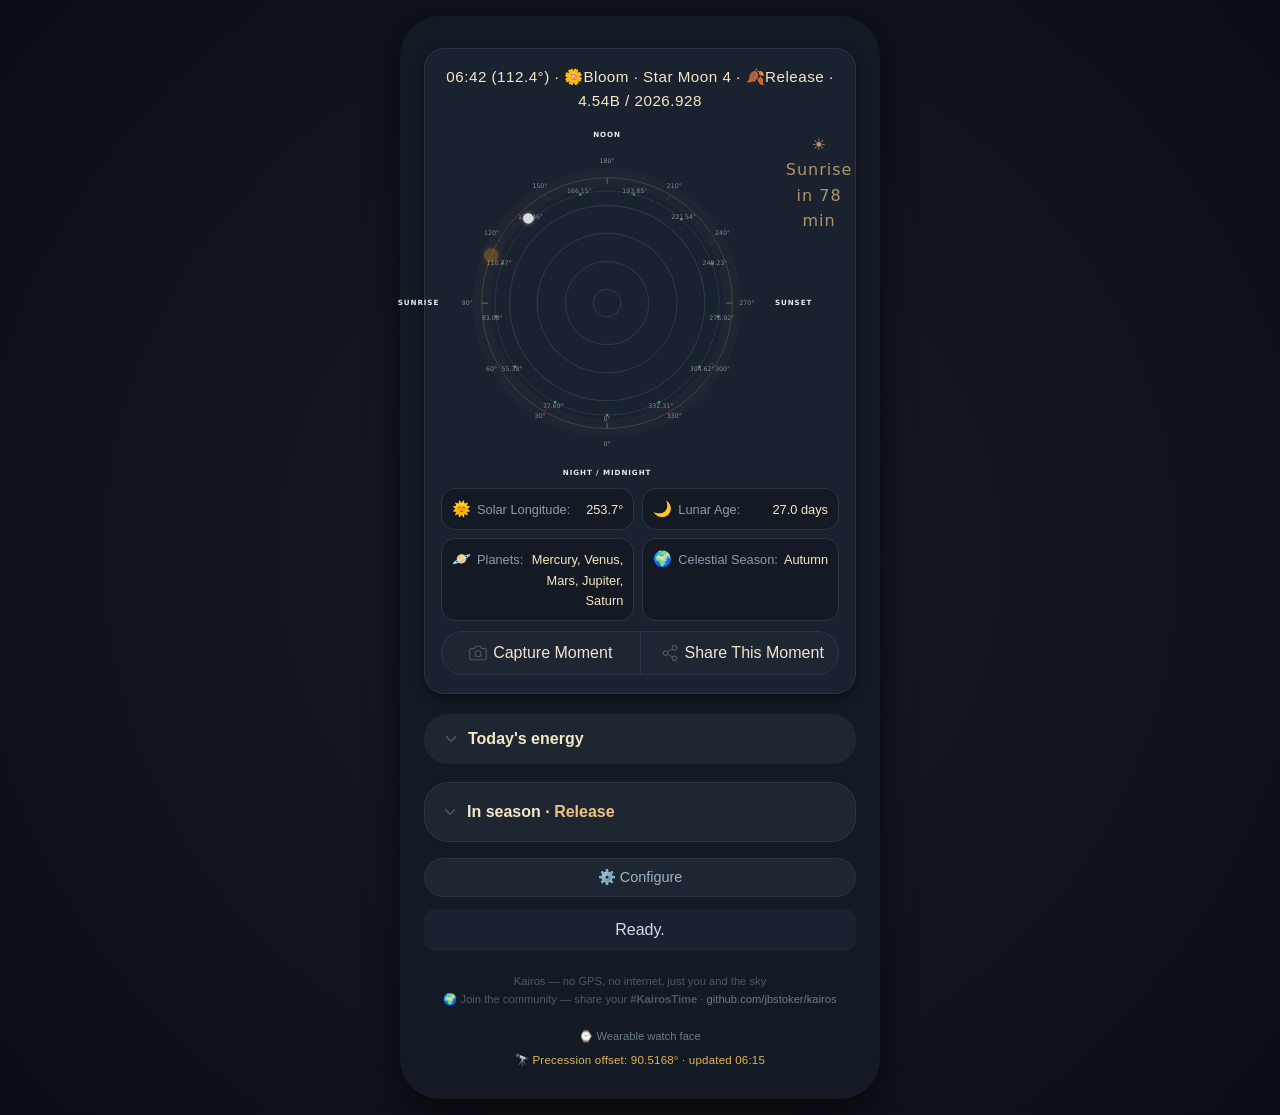
==== web/index.html @ a9068692 "=update" ====
<!DOCTYPE html>
<html lang="en">
<head>
    <meta charset="UTF-8">
    <meta name="viewport" content="width=device-width, initial-scale=1.0, maximum-scale=1.0, user-scalable=yes">
    <title data-i18n="title">Kairos — Natural Time</title>
    <link rel="manifest" href="site.webmanifest">
    <link rel="icon" type="image/svg+xml" href="logo.svg">
    <link rel="icon" type="image/png" sizes="32x32" href="favicon-32x32.png">
    <link rel="icon" type="image/png" sizes="16x16" href="favicon-16x16.png">
    <link rel="apple-touch-icon" sizes="180x180" href="apple-touch-icon.png">
    <link rel="stylesheet" href="style.css">
    <link rel="stylesheet" href="static/css/mobile.css">
</head>
<body>
<div class="container" id="app">
    <!-- Tab: the top view — what the sky is saying now -->
    <div class="tab-panel" id="tabNow">

    <!-- Kairos Time (KST) — the unified display panel. Consolidates the old
         plain .display card, the KST one-line, the Gregorian anchor, the
         tradition line, the seasonal wheel and the metric rows into a single
         dashboard. Concentric fragment: web/templates/concentric_view.html -->
    <div id="kstDisplay" class="card kst-unified-spatial-panel" style="background: #000; padding: 25px; display: flex; flex-direction: column; align-items: center; border-radius: 12px; border: 1px solid #1a1a1a;">
        <!-- FINAL UNIFIED HEADER — the primary line carries the active time
             system (Kairos or the selected tradition; the tradition itself is
             set in Configure). -->
        <div class="kst-primary-line" id="kstDisplayLine">--:-- (--.-°) · -- · -- · -- · --</div>
        <span class="time-system-badge" id="timeSystemBadge" data-i18n="config.time_system_natural_badge" hidden>🌿 Natural</span>
        <span class="time-system-badge" id="civilYear" hidden>EE --</span>
        <!-- Kairos Kepler info panel (kairos_kepler time system): the full
             Earth Era date, the short civil date and the variable pulse
             length. -->
        <div id="full-kairos-date" style="font-size: 0.85rem; color: #8e9ab0;" hidden></div>
        <div id="civil-kairos-date" style="font-size: 0.85rem; color: #8e9ab0;" hidden></div>
        <div id="pulse-length" style="font-size: 0.8rem; color: #5a6a7c; opacity: 0.7;" hidden></div>
        <div id="visual-time" style="font-size: 0.8rem; color: #5a6a7c; opacity: 0.7;" hidden></div>
        <!-- Kairos Kepler pulse panel — the "heart" of the system: the live
             variable pulse length, the apparent day length and the equation
             of time. Visible only while the kairos_kepler time system is
             active. -->
        <div id="pulse-panel" style="margin-top: 12px; padding: 12px; background: #1a2230; border-radius: 16px; border: 1px solid #2a3442;" hidden>
            <div style="display: flex; justify-content: space-between; align-items: center; margin-bottom: 8px;">
                <span style="color: #8e9ab0; font-size: 0.85rem;">⚡ Pulse Length</span>
                <span id="pulse-value" style="color: #f5e6c4; font-family: monospace; font-size: 1rem;">--</span>
            </div>
            <div style="display: flex; justify-content: space-between; align-items: center; margin-bottom: 8px;">
                <span style="color: #8e9ab0; font-size: 0.85rem;">📅 Day Length</span>
                <span id="day-value" style="color: #f5e6c4; font-family: monospace; font-size: 1rem;">--</span>
            </div>
            <div style="display: flex; justify-content: space-between; align-items: center;">
                <span style="color: #8e9ab0; font-size: 0.85rem;">🌓 Equation of Time</span>
                <span id="eot-value" style="color: #f5e6c4; font-family: monospace; font-size: 1rem;">--</span>
            </div>
        </div>

        <!-- Master Unified Astronomical Viewport -->
        <div class="spatial-matrix-wrapper">
            <svg id="kairos-observation-matrix" viewBox="0 0 800 800" style="width: 90%; max-width: 550px; height: auto; overflow: visible;">
                <style>
                    .degree-tick { stroke: #444; stroke-width: 1.5; }
                    .degree-tick-major { stroke: #666; stroke-width: 2.5; }
                    .degree-label { fill: #888; font-family: system-ui, sans-serif; font-size: 14px; font-weight: 500; text-anchor: middle; }
                    .orbit-track { fill: none; stroke: #222222; stroke-width: 1.5; stroke-dasharray: 6,4; }
                    .quadrant-label { fill: #ffffff; font-family: system-ui, sans-serif; font-size: 16px; font-weight: 700; letter-spacing: 2px; opacity: 0.9; }
                    .rosetta-text { fill: #ffffff; font-family: monospace; font-size: 28px; font-weight: bold; }
                </style>

                <defs>
                    <!-- Dotted pattern for the light beam -->
                    <pattern id="dotPattern" x="0" y="0" width="10" height="10" patternUnits="userSpaceOnUse">
                        <circle cx="5" cy="5" r="1.5" fill="rgba(255, 255, 255, 0.25)" />
                    </pattern>

                    <!-- Soft glow gradients for each beam layer -->
                    <radialGradient id="daylightGlow" cx="50%" cy="50%" r="50%">
                        <stop offset="0%" stop-color="rgba(255, 220, 150, 0.5)" />
                        <stop offset="60%" stop-color="rgba(255, 200, 100, 0.2)" />
                        <stop offset="100%" stop-color="rgba(255, 200, 100, 0)" />
                    </radialGradient>

                    <radialGradient id="twilightGlow" cx="50%" cy="50%" r="50%">
                        <stop offset="0%" stop-color="rgba(255, 180, 100, 0.25)" />
                        <stop offset="70%" stop-color="rgba(255, 150, 80, 0.1)" />
                        <stop offset="100%" stop-color="rgba(255, 150, 80, 0)" />
                    </radialGradient>

                    <radialGradient id="nauticalGlow" cx="50%" cy="50%" r="50%">
                        <stop offset="0%" stop-color="rgba(120, 180, 220, 0.15)" />
                        <stop offset="80%" stop-color="rgba(100, 150, 200, 0.05)" />
                        <stop offset="100%" stop-color="rgba(100, 150, 200, 0)" />
                    </radialGradient>

                    <!-- Eclipse glow (deep red) -->
                    <radialGradient id="eclipseGlow" cx="50%" cy="50%" r="50%">
                        <stop offset="0%" stop-color="rgba(180, 60, 30, 0.5)" />
                        <stop offset="60%" stop-color="rgba(140, 40, 20, 0.25)" />
                        <stop offset="100%" stop-color="rgba(100, 30, 15, 0)" />
                    </radialGradient>

                    <!-- Sun light flood effect (lightbulb): glow disc, Sun→Earth
                         flood and the Earth's lit half — soft gradients, not a
                         laser beam. -->
                    <radialGradient id="sunGlowGrad" cx="50%" cy="50%" r="50%">
                        <stop offset="0%" stop-color="rgba(255, 220, 150, 0.6)" />
                        <stop offset="40%" stop-color="rgba(255, 200, 100, 0.3)" />
                        <stop offset="100%" stop-color="rgba(255, 200, 100, 0)" />
                    </radialGradient>

                    <linearGradient id="lightFloodGrad" gradientUnits="userSpaceOnUse"
                                    x1="400" y1="120" x2="400" y2="400">
                        <stop offset="0%" stop-color="rgba(255, 220, 150, 0.15)" />
                        <stop offset="50%" stop-color="rgba(255, 200, 100, 0.08)" />
                        <stop offset="100%" stop-color="rgba(255, 200, 100, 0)" />
                    </linearGradient>

                    <radialGradient id="earthGlowGrad" cx="50%" cy="50%" r="50%">
                        <stop offset="0%" stop-color="rgba(255, 220, 150, 0.3)" />
                        <stop offset="60%" stop-color="rgba(255, 200, 100, 0.15)" />
                        <stop offset="100%" stop-color="rgba(255, 200, 100, 0)" />
                    </radialGradient>

                    <!-- Earth's lit half: half-disc clip that rotates toward the
                         Sun bead (driven by canvas_renderer.js). -->
                    <clipPath id="dayClip">
                        <path id="day-clip-path" d="M400,400 L400,460 A60,60 0 0,1 400,340 Z" />
                    </clipPath>
                </defs>

                <!-- Sky-dome grid: compass lines (subtle). The altitude rings
                     are drawn separately, after the degree wheel, so they stay
                     clearly visible. -->
                <g id="sky-dome" opacity="0.3">
                    <line x1="400" y1="120" x2="400" y2="680" stroke="#2a2a2a" stroke-width="1" />
                    <line x1="120" y1="400" x2="680" y2="400" stroke="#2a2a2a" stroke-width="1" />
                    <line x1="230" y1="230" x2="570" y2="570" stroke="#333" stroke-width="0.5" />
                    <line x1="570" y1="230" x2="230" y2="570" stroke="#333" stroke-width="0.5" />
                </g>

                <!-- Circular degree wheel — 0–360° every 30°, corrected axis:
                     facing south, so 0° BOTTOM, 90° LEFT, 180° TOP,
                     270° RIGHT (matches the sun/moon bead positions). -->
                <circle cx="400" cy="400" r="280" fill="none" stroke="#444" stroke-width="2" />

                <!-- Twilight glow — soft ring at the horizon driven by
                     canvas_renderer.updatePlanetaryCanvas from the sun's
                     altitude (civil -6..0°, nautical -12..-6°). -->
                <circle id="twilight-glow" cx="400" cy="400" r="280" fill="none"
                        stroke="rgba(255, 200, 100, 0)" stroke-width="40" opacity="0"
                        style="transition: all 1s ease;" />

                <!-- Altitude rings (sky dome): 20/40/60/80° on the bead scale
                     (alt 0° = the degree wheel edge r280, 90° = the zenith at
                     the centre), drawn after the degree wheel so they are
                     clearly visible — a bead at these altitudes lands exactly
                     on its ring (r 218/156/93/31). -->
                <g id="altitude-rings" opacity="0.5">
                    <circle cx="400" cy="400" r="218" fill="none" stroke="#7a8ea5" stroke-width="1" />  <!-- 20° -->
                    <circle cx="400" cy="400" r="156" fill="none" stroke="#7a8ea5" stroke-width="1" />  <!-- 40° -->
                    <circle cx="400" cy="400" r="93" fill="none" stroke="#7a8ea5" stroke-width="1" />   <!-- 60° -->
                    <circle cx="400" cy="400" r="31" fill="none" stroke="#7a8ea5" stroke-width="1" />   <!-- 80° -->
                </g>
                <!-- Decorative 13-point natural ring (360/13 = 27.692307°),
                     rendered into this placeholder by web/static/js/degree_wheel.js.
                     Clearly separate from the physical azimuth wheel — it never
                     moves the beads or the header degree. -->
                <g id="natural-13-ring"></g>
                <!-- 0° (bottom) -->
                <line x1="400" y1="680" x2="400" y2="666" class="degree-tick-major" />
                <text x="400" y="720" class="degree-label">0°</text>
                <!-- 30° -->
                <line x1="260" y1="643" x2="267" y2="630" class="degree-tick" />
                <text x="250" y="656" class="degree-label">30°</text>
                <!-- 60° -->
                <line x1="158" y1="540" x2="170" y2="533" class="degree-tick" />
                <text x="142" y="552" class="degree-label">60°</text>
                <!-- 90° (left) -->
                <line x1="120" y1="400" x2="134" y2="400" class="degree-tick-major" />
                <text x="88" y="405" class="degree-label">90°</text>
                <!-- 120° -->
                <line x1="158" y1="260" x2="170" y2="267" class="degree-tick" />
                <text x="142" y="248" class="degree-label">120°</text>
                <!-- 150° -->
                <line x1="260" y1="158" x2="267" y2="170" class="degree-tick" />
                <text x="250" y="142" class="degree-label">150°</text>
                <!-- 180° (top) -->
                <line x1="400" y1="120" x2="400" y2="134" class="degree-tick-major" />
                <text x="400" y="86" class="degree-label">180°</text>
                <!-- 210° -->
                <line x1="540" y1="158" x2="533" y2="170" class="degree-tick" />
                <text x="550" y="142" class="degree-label">210°</text>
                <!-- 240° -->
                <line x1="643" y1="260" x2="630" y2="267" class="degree-tick" />
                <text x="658" y="248" class="degree-label">240°</text>
                <!-- 270° (right) -->
                <line x1="680" y1="400" x2="666" y2="400" class="degree-tick-major" />
                <text x="712" y="405" class="degree-label">270°</text>
                <!-- 300° -->
                <line x1="643" y1="540" x2="630" y2="533" class="degree-tick" />
                <text x="658" y="552" class="degree-label">300°</text>
                <!-- 330° -->
                <line x1="540" y1="643" x2="533" y2="630" class="degree-tick" />
                <text x="550" y="656" class="degree-label">330°</text>

                <!-- FIXED GEOMETRIC LABELS (Embedded in SVG to prevent breaking).
                     True celestial axis: the sun rises in the EAST (left) and
                     sets in the WEST (right), facing south. -->
                <text x="400" y="30" text-anchor="middle" class="quadrant-label">NOON</text>
                <text x="25" y="405" text-anchor="end" class="quadrant-label">SUNRISE</text>
                <text x="400" y="785" text-anchor="middle" class="quadrant-label">NIGHT / MIDNIGHT</text>
                <text x="775" y="405" text-anchor="start" class="quadrant-label">SUNSET</text>

                <!-- True Breathing Elliptical Tracks -->
                <!-- Stretched out and rotated to match true Earth/Moon orbital paths -->
                <ellipse id="sun-orbit-line" cx="400" cy="400" rx="165" ry="162" class="orbit-track" transform="rotate(102, 400, 400)" />
                <ellipse id="moon-orbit-line" cx="400" cy="400" rx="285" ry="270" class="orbit-track" />

                <!-- Virtual Earth globe + Sun light flood effect (optional,
                     off by default — toggled in ⚙️ Configure via
                     #light-beam-toggle). The Sun is a glowing disc that floods
                     the space around it (lightbulb, not a laser): a soft glow
                     around the Sun bead, a soft gradient wedge from the Sun to
                     the Earth and the Earth's lit half; opacity maps
                     day/twilight/night and during an eclipse it turns red.
                     Driven by web/static/js/canvas_renderer.js. Decorative: it
                     never moves the beads or the azimuth wheel. -->
                <g id="virtual-earth" display="none">
                    <!-- Earth background -->
                    <circle cx="400" cy="400" r="65" fill="#0b1a2a" stroke="#2a3442" stroke-width="1.5" />

                    <!-- User position (you) -->
                    <circle cx="400" cy="335" r="4" fill="#f0c27f" stroke="#fff" stroke-width="1.5" />
                    <text x="400" y="320" text-anchor="middle" fill="#f0c27f" font-size="10" font-weight="bold">YOU</text>

                    <!-- Gregorian reference inside globe -->
                    <text x="400" y="405" id="gregorian-center-clock" text-anchor="middle" fill="#5a6a7c" font-family="monospace" font-size="12px" font-weight="300">--:--</text>
                </g>

                <!-- Sun light flood (lightbulb effect): glow disc + flood wedge
                     + Earth's lit half (off by default). -->
                <g id="sun-light" display="none">
                    <!-- Soft glow disc around the Sun bead -->
                    <circle id="sun-glow" cx="400" cy="120" r="40" fill="url(#sunGlowGrad)" opacity="0" />

                    <!-- Soft flood wedge between the Sun and the Earth -->
                    <path id="light-flood" d="" fill="url(#lightFloodGrad)" opacity="0" />

                    <!-- Earth's lit half (soft gradient, clipped to the globe) -->
                    <circle id="earth-lit" cx="400" cy="400" r="60" fill="url(#earthGlowGrad)" opacity="0" clip-path="url(#dayClip)" />
                </g>

                <!-- Shifting Observation Nodes (Always locked to the edge of the ellipses) -->
                <circle id="sun-bead" cx="400" cy="235" r="16" fill="#f39c12" style="filter: drop-shadow(0px 0px 8px rgba(243,156,18,0.6));" />
                <circle id="moon-bead" cx="400" cy="115" r="11" fill="#ecf0f1" style="filter: drop-shadow(0px 0px 6px rgba(236,240,241,0.5));" />
            </svg>

            <!-- Eclipse status line (lit by canvas_renderer.updatePlanetaryCanvas) -->
            <div id="eclipse-status" style="text-align: center; font-size: 1.2rem; font-weight: bold; margin-top: 10px; min-height: 30px; color: transparent; transition: all 0.3s ease;"></div>

            <!-- Sunrise countdown (shown by canvas_renderer while the sun is below
                 the horizon; approximated at ~0.25° of altitude per minute) -->
            <div id="sunrise-countdown" style="text-align: center; font-size: 1rem; color: #f0c27f; margin-top: 8px; display: none;">
                ☀️ Sunrise in -- min
            </div>
        </div>

        <!-- Consolidated Environmental & Planet Metrics Metadata Footer -->
        <div class="celestial-metadata-grid">
            <div class="meta-item">
                <span class="meta-icon">🌞</span>
                <span class="meta-label">Solar Longitude:</span>
                <span id="solar-longitude-val">--°</span>
            </div>
            <div class="meta-item">
                <span class="meta-icon">🌙</span>
                <span class="meta-label">Lunar Age:</span>
                <span id="lunar-age-val">-- days</span>
            </div>
            <div class="meta-item">
                <span class="meta-icon">🪐</span>
                <span class="meta-label">Planets:</span>
                <span id="active-planets-val">--</span>
            </div>
            <div class="meta-item">
                <span class="meta-icon">🌍</span>
                <span class="meta-label">Celestial Season:</span>
                <span id="celestial-season-val">--</span>
            </div>
        </div>

        <div class="kst-actions">
            <button class="action-btn" id="captureBtn" data-i18n-title="action.capture.title" title="Take a photo and stamp it with this Kairos moment">
                <svg class="icon-line" aria-hidden="true"><use href="static/icons.svg#icon-camera"/></svg><span data-i18n="action.capture">Capture Moment</span>
            </button>
            <button class="action-btn" id="shareBtn" data-i18n-title="action.share.title" title="Export this moment as text or image">
                <svg class="icon-line" aria-hidden="true"><use href="static/icons.svg#icon-share"/></svg><span data-i18n="action.share">Share This Moment</span>
            </button>
        </div>
    </div>

    <!-- Today's energy -->
    <div class="energy-card" id="energyCard"></div>

    <!-- In season now — collapsible, styled like the energy card; filters and
         editing live in the ⚙️ Configure tab -->
    <div class="seasonal">
        <div class="seasonal-head">
            <button type="button" class="seasonal-toggle" id="seasonalToggle" aria-expanded="false" aria-controls="seasonalContainer" title="Show/hide what's in season">
                <svg class="icon-line icon-line-no-margin seasonal-toggle-icon" aria-hidden="true"><use href="static/icons.svg#icon-chevron-down"/></svg>
                <span class="seasonal-toggle-label"><span data-i18n="seasonal.in_season">In season</span> · <b id="seasonalSeasonLabel">--</b></span>
            </button>
        </div>
        <div class="seasonal-container" id="seasonalContainer">
            <span class="seasonal-note" data-i18n="seasonal.looking_up">Looking up the sky…</span>
        </div>
    </div>
    </div><!-- /tabNow -->

    <!-- Tab: configuration -->
    <div class="tab-panel" id="tabConfig" hidden>
        <div class="config-section">
            <h3 data-i18n="config.tradition">🕰️ Your tradition</h3>
            <p class="config-hint" data-i18n="config.tradition_hint">Read the same observed sky through a different calendar lens.</p>

            <!-- ============================================================
                 LENS SELECTORS (Calendar + Energy)
                 The old single #traditionSelect is replaced by two
                 independent lenses (web/static/js/lens_manager.js):
                   · Calendar Lens — which calendar date the primary line shows
                   · Energy Lens   — which tradition reinterprets today's energy
                 ============================================================ -->
            <div id="lens-selectors" style="display: flex; flex-wrap: wrap; justify-content: center; gap: 12px; margin: 12px 0;">
                <div>
                    <label for="calendar-lens" data-i18n="config.calendar_lens" style="color: #8e9ab0; font-size: 0.8rem; display: block; text-align: center;">
                        📅 Calendar Lens
                    </label>
                    <select id="calendar-lens" style="background: #1e2632; color: #f5e6c4; border: 1px solid #2a3442; border-radius: 40px; padding: 6px 16px; font-size: 0.9rem; cursor: pointer;">
                        <option value="kairos">🌌 Kairos</option>
                        <option value="tartarian">🌿 Tartarian</option>
                        <option value="celtic">🕊️ Celtic</option>
                        <option value="chinese">🐉 Chinese</option>
                        <option value="vedic">🕉️ Vedic</option>
                        <option value="mystical">🔮 Mystical</option>
                    </select>
                </div>
                <div>
                    <label for="energy-lens" data-i18n="config.energy_lens" style="color: #8e9ab0; font-size: 0.8rem; display: block; text-align: center;">
                        🌿 Energy Lens
                    </label>
                    <select id="energy-lens" style="background: #1e2632; color: #f5e6c4; border: 1px solid #2a3442; border-radius: 40px; padding: 6px 16px; font-size: 0.9rem; cursor: pointer;">
                        <option value="none">🌱 None (pure Kairos)</option>
                        <option value="curanderismo">🌿 Curanderismo</option>
                        <option value="taoist">☯️ Taoist</option>
                        <option value="vedic">🕉️ Vedic</option>
                        <option value="pagan">🕊️ Pagan / Wiccan</option>
                        <option value="mesopotamian">🏛️ Mesopotamian</option>
                        <option value="egyptian">🏺 Egyptian</option>
                        <option value="mayan">🌎 Mayan</option>
                    </select>
                </div>
                <div>
                    <label for="month-style" data-i18n="config.month_style" style="color: #8e9ab0; font-size: 0.8rem; display: block; text-align: center;">
                        📅 Month Names
                    </label>
                    <select id="month-style" style="background: #1e2632; color: #f5e6c4; border: 1px solid #2a3442; border-radius: 40px; padding: 6px 16px; font-size: 0.9rem; cursor: pointer;">
                        <option value="kairos" data-i18n="config.month_style_kairos">🌿 Kairos Moons (Root Moon, etc.)</option>
                        <option value="zodiac" data-i18n="config.month_style_zodiac">♐ True Zodiac (Capricornus, etc.)</option>
                    </select>
                </div>
            </div>
        </div>

        <div class="config-section">
            <h3 data-i18n="config.time_system">⏱️ Time System</h3>
            <p class="config-hint" data-i18n="config.time_system_hint">Read the same sky through a 13-based clock (13h / 28m / 13s) or the 26-hour rhythm — 13 light + 13 dark hours (26h / 28m / 7s). Natural noon is solar noon in both.</p>
            <select id="time-system" style="width: 100%; background: #1e2632; color: #f5e6c4; border: 1px solid #2a3442; border-radius: 40px; padding: 8px 16px; font-size: 0.9rem; cursor: pointer;">
                <option value="current" data-i18n="config.time_system_current">🌍 Current Time (24h / 60 / 60)</option>
                <option value="natural" data-i18n="config.time_system_natural">🌿 Natural Time (13h / 28 / 13)</option>
                <option value="kairos_natural" data-i18n="config.time_system_kairos_natural">🌿 Kairos Natural (26h / 28m / 7s)</option>
                <option value="kairos_kepler" data-i18n="config.time_system_kairos_kepler">🌿 Kairos Kepler (26 Strides / 28 Beats / 7 Pulses)</option>
            </select>
        </div>

        <div class="config-section">
            <div style="display: flex; align-items: center; gap: 12px; margin: 8px 0;">
                <input type="checkbox" id="light-beam-toggle" style="width: 20px; height: 20px; accent-color: #f0c27f; cursor: pointer;">
                <label for="light-beam-toggle" style="color: #f5e6c4; font-size: 0.9rem; cursor: pointer;" data-i18n="config.light_beam">🌍 Show Sun Light</label>
            </div>
        </div>

        <div class="config-section">
            <h3>📍 Your location</h3>
            <p class="config-hint">Pin the sky to where you are — the sun &amp; moon dial uses your real altitude &amp; azimuth. Saved on this device; fallback is 52°N 5°E.</p>
            <div class="location-row">
                <input id="locationLat" type="number" step="0.0001" min="-90" max="90"
                       placeholder="Latitude 53.1503" aria-label="Latitude"
                       style="background: #1e2632; color: #d4d9e6; border: 1px solid #2a3442; border-radius: 40px; padding: 8px 14px; font-size: 0.9rem; width: 130px; font-family: inherit;">
                <input id="locationLon" type="number" step="0.0001" min="-180" max="180"
                       placeholder="Longitude 5.8389" aria-label="Longitude"
                       style="background: #1e2632; color: #d4d9e6; border: 1px solid #2a3442; border-radius: 40px; padding: 8px 14px; font-size: 0.9rem; width: 130px; font-family: inherit;">
                <button class="action-btn" id="saveLocationBtn" style="flex: 0 0 auto;">💾 Save location</button>
                <button class="action-btn" id="useGpsBtn" style="flex: 0 0 auto;">📡 Use my GPS</button>
            </div>
        </div>

        <div class="config-section">
            <h3 data-i18n="config.language">🌐 Language</h3>
            <p class="config-hint" data-i18n="config.language_hint">Choose the language of this app.</p>
            <select id="languageSelect"></select>
        </div>

        <div class="config-section">
            <h3 data-i18n="config.seasonal_filters">🌿 Seasonal filters & editing</h3>
            <p class="config-hint" data-i18n="config.seasonal_filters_hint">Choose which items appear in "In season" on the Now tab.</p>
            <div class="seasonal-filters">
                <select id="seasonalTradition" data-i18n-title="config.tradition_filter" title="Tradition filter">
                    <option value="all" data-i18n="config.all_traditions">All traditions</option>
                </select>
                <select id="seasonalRegion" data-i18n-title="config.region_filter" title="Region filter">
                    <option value="auto" data-i18n="config.auto_region">Auto region</option>
                </select>
            </div>
            <div class="seasonal-add">
                <button class="action-btn" id="addProduceBtn" data-i18n="config.add_produce">➕ Add Produce</button>
                <button class="action-btn" id="addFestivalBtn" data-i18n="config.add_festival">➕ Add Festival</button>
            </div>
        </div>

        <div class="config-section">
            <h3 data-i18n="config.calibrate">🌞 Calibrate your local solar time</h3>
            <p class="config-hint" data-i18n="config.calibrate_hint">Press 🌅 Sunrise when the sun touches the horizon and 🌇 Sunset when it disappears — or use a stick: press ⚖️ Shadow = Stick when the shadow matches the stick (morning and afternoon).</p>
            <div class="obs-grid">
                <button class="action-btn" id="sunriseBtn" data-i18n="config.sunrise">🌅 Sunrise</button>
                <button class="action-btn" id="sunsetBtn" data-i18n="config.sunset">🌇 Sunset</button>
            </div>
            <button class="action-btn obs-wide" id="equalShadowBtn" data-i18n="config.equal_shadow">⚖️ Shadow = Stick</button>
            <div id="shadowStatus" data-i18n="config.shadow_status">Press when the sun touches the horizon, or when your shadow equals the stick.</div>

            <div class="enter-times">
                <div class="enter-times-head" data-i18n="config.enter_times">📝 Or enter observed times</div>
                <div class="enter-times-grid">
                    <label class="enter-field">🌅 <span data-i18n="config.sunrise">Sunrise</span>
                        <input type="time" id="enterSunrise">
                    </label>
                    <label class="enter-field">🌇 <span data-i18n="config.sunset">Sunset</span>
                        <input type="time" id="enterSunset">
                    </label>
                    <button class="action-btn" id="enterTimesBtn" data-i18n="config.use_times">💾 Use these times</button>
                </div>
                <div class="enter-times-grid">
                    <label class="enter-field">☀️ <span data-i18n="config.solar_noon">Solar noon (culmination)</span>
                        <input type="time" id="enterNoon">
                    </label>
                    <button class="action-btn" id="enterNoonBtn" data-i18n="config.set_noon">💾 Set solar noon</button>
                </div>
            </div>
        </div>

        <div class="config-section">
            <h3 data-i18n="config.observe_moon">🌙 Observe the moon</h3>
            <p class="config-hint" data-i18n="config.observe_moon_hint">Tap the emoji that matches what you see.</p>
            <div class="moon-grid" id="moonButtons">
                <button data-emoji="🌑">🌑</button>
                <button data-emoji="🌒">🌒</button>
                <button data-emoji="🌓">🌓</button>
                <button data-emoji="🌔">🌔</button>
                <button data-emoji="🌕">🌕</button>
                <button data-emoji="🌖">🌖</button>
                <button data-emoji="🌗">🌗</button>
                <button data-emoji="🌘">🌘</button>
            </div>
        </div>

        <div class="config-section">
            <h3 data-i18n="config.observe_season">🍂 Observe the season</h3>
            <p class="config-hint" data-i18n="config.observe_season_hint">Press the season that feels right.</p>
            <div class="season-grid">
                <button class="action-btn" id="seasonSpring"><svg class="icon-line" aria-hidden="true"><use href="static/icons.svg#icon-sprout"/></svg><span data-i18n="season_button.Spring">Spring</span></button>
                <button class="action-btn" id="seasonSummer"><svg class="icon-line" aria-hidden="true"><use href="static/icons.svg#icon-radiance"/></svg><span data-i18n="season_button.Summer">Summer</span></button>
                <button class="action-btn" id="seasonAutumn"><svg class="icon-line" aria-hidden="true"><use href="static/icons.svg#icon-leaf"/></svg><span data-i18n="season_button.Autumn">Autumn</span></button>
                <button class="action-btn" id="seasonWinter"><svg class="icon-line" aria-hidden="true"><use href="static/icons.svg#icon-snowflake"/></svg><span data-i18n="season_button.Winter">Winter</span></button>
            </div>
        </div>
    </div><!-- /tabConfig -->

    <!-- Bottom tab bar — right below the seasonal card (Now view) / the
         config content (Configure view); only the way-out button shows. -->
    <div class="tabs">
        <button class="tab-btn active" id="tabNowBtn" data-tab="now" data-i18n="tabs.now" hidden>🌅 Now</button>
        <button class="tab-btn" id="tabConfigBtn" data-tab="config" data-i18n="tabs.configure">⚙️ Configure</button>
    </div>

    <div class="status" id="status" data-i18n="app.ready">Ready.</div>
    <div class="footer" data-i18n="footer">Kairos — no GPS, no internet, just you and the sky</div>
    <div class="footer community-footer" data-i18n-html="footer.community">🌍 Join the community — share your <b>#KairosTime</b> · <a href="https://github.com/jbstoker/kairos" target="_blank" rel="noopener noreferrer">github.com/jbstoker/kairos</a></div>
    <div class="footer"><a href="watch.html" rel="noopener">⌚ Wearable watch face</a></div>

    <!-- Precession self-check — below the community footer -->
    <div class="checksum-line" id="checksumLine" data-i18n="checksum.computing"
         data-i18n-title="checksum.title"
         title="This offset is expected and stable. It does not indicate an error — it reflects the difference between the Earth-age epoch and the current precessional phase. The self-check keeps watching it so drift never happens silently.">🔭 Precession offset: computing…</div>
</div>


<!-- Help / info modal -->
<div class="modal-overlay" id="helpModal" hidden>
    <div class="modal">
        <div class="modal-head">
            <h2 data-i18n="help.modal_title">Kairos — what am I looking at?</h2>
            <button class="modal-close" id="helpClose" data-i18n-title="close" title="Close">✕</button>
        </div>
        <div class="modal-body" id="helpBody"></div>
        <div class="modal-foot" data-i18n="help.foot">
            Kairos is observation-first. These are hints from the sky — the sky you
            actually see is always the authority.
        </div>
    </div>
</div>

<!-- Seasonal item detail modal -->
<div class="modal-overlay" id="seasonalModal" hidden>
    <div class="modal">
        <div class="modal-head">
            <h2 id="seasonalModalTitle" data-i18n="seasonal.title">Item</h2>
            <button class="modal-close" id="seasonalClose" data-i18n-title="close" title="Close">✕</button>
        </div>
        <div class="modal-body" id="seasonalModalBody"></div>
    </div>
</div>

<!-- Add-your-own seasonal item modal -->
<div class="modal-overlay" id="addSeasonalModal" hidden>
    <div class="modal">
        <div class="modal-head">
            <h2 data-i18n="seasonal.add_own">➕ Add your own</h2>
            <button class="modal-close" id="addClose" data-i18n-title="close" title="Close">✕</button>
        </div>
        <div class="modal-body">
            <label class="add-field" data-i18n="add.kind">Kind
                <select id="addKind">
                    <option value="produce" data-i18n="add.kind_produce">Produce (food, herb, mushroom, meat)</option>
                    <option value="festival" data-i18n="add.kind_festival">Festival / celebration</option>
                </select>
            </label>
            <label class="add-field" data-i18n="add.name">Name *
                <input id="addName" type="text" data-i18n-placeholder="add.name_placeholder" placeholder="e.g. Nettle">
            </label>
            <label class="add-field" id="addCategoryRow" data-i18n="add.category">Category
                <select id="addCategory">
                    <option data-i18n="category.fruit">fruit</option><option data-i18n="category.vegetable">vegetable</option><option data-i18n="category.herb">herb</option>
                    <option data-i18n="category.fungus">fungus</option><option data-i18n="category.meat">meat</option><option data-i18n="category.other">other</option>
                </select>
            </label>
            <div id="produceFields">
                <label class="add-field" data-i18n="add.in_season">In season (Kairos season)
                    <select id="addProduceSeason">
                        <option value="Emergence" data-i18n="kairos_season.Emergence">Emergence (Spring)</option>
                        <option value="Radiance" data-i18n="kairos_season.Radiance">Radiance (Summer)</option>
                        <option value="Release" data-i18n="kairos_season.Release">Release (Autumn)</option>
                        <option value="Stillness" data-i18n="kairos_season.Stillness">Stillness (Winter)</option>
                    </select>
                </label>
                <label class="add-field" data-i18n="add.uses">Uses
                    <input id="addUses" type="text" data-i18n-placeholder="add.uses_placeholder" placeholder="fresh, sauces, …">
                </label>
                <label class="add-field" data-i18n="add.how_to_find">How to find
                    <input id="addHowToFind" type="text" data-i18n-placeholder="add.how_to_find_placeholder" placeholder="grows near…">
                </label>
            </div>
            <div id="festivalFields" hidden>
                <label class="add-field" data-i18n="seasonal.field.season">Season
                    <select id="addFestivalSeason">
                        <option value="Emergence" data-i18n="kairos_season.Emergence">Emergence (Spring)</option>
                        <option value="Radiance" data-i18n="kairos_season.Radiance">Radiance (Summer)</option>
                        <option value="Release" data-i18n="kairos_season.Release">Release (Autumn)</option>
                        <option value="Stillness" data-i18n="kairos_season.Stillness">Stillness (Winter)</option>
                    </select>
                </label>
                <label class="add-field" data-i18n="add.activities">Activities
                    <input id="addActivities" type="text" data-i18n-placeholder="add.activities_placeholder" placeholder="bonfires, feasting">
                </label>
                <label class="add-field" data-i18n="add.foods">Foods
                    <input id="addFoods" type="text" data-i18n-placeholder="add.foods_placeholder" placeholder="bread, wine">
                </label>
            </div>
            <label class="add-field" data-i18n="add.regions">Regions (comma-separated)
                <input id="addRegions" type="text" data-i18n-placeholder="add.regions_placeholder" placeholder="temperate, forest">
            </label>
            <label class="add-field" data-i18n="add.traditions">Traditions (comma-separated)
                <input id="addTraditions" type="text" data-i18n-placeholder="add.traditions_placeholder" placeholder="global">
            </label>
            <label class="add-field" data-i18n="add.description">Description
                <textarea id="addDescription" rows="2"></textarea>
            </label>
            <label class="add-field" data-i18n="add.emoji">Emoji
                <input id="addImage" type="text" data-i18n-placeholder="add.emoji_placeholder" placeholder="🍅" maxlength="8">
            </label>
            <button class="action-btn" id="saveAddBtn" data-i18n="add.save">💾 Save</button>
        </div>
    </div>
</div>


<!-- Share modal -->
<div class="modal-overlay" id="shareModal" hidden>
    <div class="modal">
        <div class="modal-head">
            <h2 data-i18n="share.title">📤 Share this moment</h2>
            <button class="modal-close" id="shareClose" data-i18n-title="close" title="Close">✕</button>
        </div>
        <div class="modal-body">
            <div id="sharePreview" hidden>
                <img id="capturedImage" data-i18n-alt="share.alt_moment" alt="Your moment">
                <div class="overlay-text" id="momentText">Living in …</div>
            </div>
            <textarea id="shareText" readonly rows="5"></textarea>
            <div class="share-actions">
                <button class="action-btn" id="copyShareBtn" data-i18n="share.copy">📋 Copy</button>
                <button class="action-btn" id="imageShareBtn" data-i18n="share.download">🖼️ Download image</button>
                <button class="action-btn" id="shareImageBtn" hidden data-i18n="share.photo">📤 Share photo</button>
            </div>
        </div>
    </div>
</div>

<script src="i18n.js"></script>
<script src="static/js/lens_manager.js"></script>
<script src="static/js/calendar_style.js"></script>
<script src="static/js/energy_data.js"></script>
<script src="lib/suncalc.js"></script>
<script src="planets.js"></script>
<script src="observation_methods.js"></script>
<script src="checksum_selfcheck.js"></script>
<script src="tabs.js"></script>
<script src="seasonal_defaults.js"></script>
<script src="phytochemical_defaults.js"></script>
<script src="app.js"></script>
<script src="seasonal_display.js"></script>
<script src="phytochemical_display.js"></script>
<script src="help_data.js"></script>
<script src="help.js"></script>
<script src="static/js/solar_time.js"></script>
<script src="static/js/natural_time.js"></script>
<script src="static/js/kairos_natural_time.js"></script>
<script src="static/js/kairos_time.js"></script>
<script src="static/js/kairos_dual_time.js"></script>
<script src="static/js/kairos_kepler_display.js"></script>
<script src="static/js/degree_wheel.js"></script>
<script src="static/js/solar_geometry.js"></script>
<script src="kst_display.js"></script>
<script src="static/js/astronomy_engine.js"></script>
<script src="static/js/canvas_renderer.js"></script>
<script src="static/js/app_controller.js"></script>
<script src="static/js/unified_display.js"></script>
<script src="static/js/mobile.js"></script>
</body>
</html>
---- web/style.css ----
* { box-sizing: border-box; margin: 0; padding: 0; }
body {
    font-family: 'Segoe UI', sans-serif;
    background: #0b0e14;
    /* Subtle, slowly breathing radial gradient for calmness. */
    background-image: radial-gradient(circle at 50% 50%, #141a24 0%, #0b0e14 100%);
    animation: breathe 12s ease-in-out infinite alternate;
    color: #d4d9e6;
    display: flex;
    justify-content: center;
    align-items: center;
    min-height: 100vh;
    padding: 16px;
}
@keyframes breathe {
    0% { background-size: 100% 100%; }
    100% { background-size: 120% 120%; }
}
.container {
    max-width: 480px;
    width: 100%;
    background: #141a24;
    border-radius: 40px;
    padding: 32px 24px;
    box-shadow: 0 12px 30px rgba(0,0,0,0.6);
    text-align: center;
}
h1 {
    font-size: 2.2rem;
    font-weight: 300;
    letter-spacing: 2px;
    color: #f0c27f;
    margin-bottom: 8px;
}
.sub {
    font-size: 0.85rem;
    color: #8e9ab0;
    margin-bottom: 24px;
}
.display {
    background: #1e2632;
    border-radius: 32px;
    padding: 24px 16px;
    margin-bottom: 24px;
}
.display .time {
    font-size: 3rem;
    font-weight: 300;
    letter-spacing: 4px;
    color: #f5e6c4;
    text-shadow: 0 0 30px rgba(240, 194, 127, 0.15);  /* soft glow */
}
.display .moon {
    font-size: 2.8rem;
    margin: 8px 0;
}
.display .season {
    font-size: 1.2rem;
    color: #b7c9e2;
}
.display .calendar {
    font-size: 0.9rem;
    color: #a0b3c9;
    margin-top: 6px;
}
.display .greg {
    font-size: 0.75rem;
    color: #5a6a7c;
    margin-top: 12px;
    border-top: 1px solid #2a3442;
    padding-top: 12px;
}
.buttons {
    display: flex;
    flex-wrap: wrap;
    justify-content: center;
    gap: 8px;
    margin: 16px 0;
}
.buttons button {
    font-size: 2.2rem;
    background: #1e2632;
    border: none;
    border-radius: 50%;
    width: 64px;
    height: 64px;
    cursor: pointer;
    transition: 0.2s;
    color: #d4d9e6;
    box-shadow: 0 4px 8px rgba(0,0,0,0.3);
}
.buttons button:active {
    transform: scale(0.92);
    background: #2c384a;
}
.action-btn {
    background: #2a3442;
    border: none;
    border-radius: 40px;
    padding: 12px 20px;
    color: #f0e3d0;
    font-size: 1rem;
    font-weight: 500;
    margin: 6px 4px;
    cursor: pointer;
    transition: 0.2s;
    box-shadow: 0 4px 8px rgba(0,0,0,0.3);
    flex: 1 1 auto;
    min-width: 100px;
}
.action-btn:active {
    transform: scale(0.96);
    background: #3a4658;
}
.action-btn:hover {
    transform: scale(1.02);
    background: #3a4658;
    box-shadow: 0 6px 12px rgba(0,0,0,0.5);
}

/* ---- Line icons (FontAwesome style) ---- */
.icon-line {
    display: inline-block;
    width: 18px;
    height: 18px;
    stroke: #888;
    stroke-width: 1.5;
    fill: none;
    opacity: 0.5;
    vertical-align: middle;
    margin-right: 6px;
    transition: opacity 0.2s ease;
}

.icon-line:hover {
    opacity: 0.8;
}

.icon-line-sm {
    width: 14px;
    height: 14px;
    opacity: 0.4;
}

.icon-line-lg {
    width: 24px;
    height: 24px;
    opacity: 0.6;
}

/* Icon only (no text) */
.icon-line-no-margin {
    margin-right: 0;
}

/* ---- Twilight glow + sunrise countdown ---- */
#twilight-glow {
    transition: stroke 2s ease, opacity 2s ease;
    pointer-events: none;
}
#sunrise-countdown {
    font-family: system-ui, sans-serif;
    font-weight: 300;
    letter-spacing: 1px;
    opacity: 0.7;
    transition: opacity 0.5s ease;
}

.footer {
    font-size: 0.7rem;
    color: #4a5a6c;
    margin-top: 24px;
}
.footer a {
    color: #6a7a8a;
    text-decoration: none;
}
.footer a:hover { color: #8fa3ba; }
.community-footer { margin-top: 6px; }
.checksum-line {
    margin-top: 10px;
    font-size: 0.72rem;
    color: #7f93a9;
    letter-spacing: 0.2px;
}
.checksum-line.ok { color: #8fc9a0; }
.checksum-line.warn { color: #e0b45a; }
.status {
    margin-top: 8px;
    font-size: 0.85rem;
    color: #a0b3c9;
}
select {
    background: #1e2632;
    color: #d4d9e6;
    border: 1px solid #2a3442;
    border-radius: 20px;
    padding: 8px 16px;
    font-size: 1rem;
    margin-bottom: 16px;
    width: 100%;
    max-width: 200px;
}

/* ---- Kairos Time (KST) cosmic wheel ---- */
/* Visual Leadership: Kairos Time is the primary, leading element. */
.kst-primary {
    font-size: clamp(1.15rem, 5vw, 1.8rem);
    font-weight: 400;
    color: #f5e6c4;
    letter-spacing: 0.5px;
    background: #1e2632;
    border-radius: 20px;
    padding: 16px;
    margin-bottom: 8px;
    font-variant-numeric: tabular-nums;
    text-align: center;
    box-shadow: inset 0 0 0 1px #2a3442;
}
.kst-gregorian {
    font-size: 0.75rem;
    color: #5a6a7c;
    opacity: 0.6;
    margin: 4px auto 2px;
    text-align: center;
}
.kst-tradition {
    font-size: 0.85rem;
    color: #8e9ab0;
    opacity: 0.7;
    margin: 2px auto 14px;
    text-align: center;
}
.kst-wheel {
    position: relative;
    width: 190px;
    height: 190px;
    margin: 4px auto 18px;
    border-radius: 50%;
    background: radial-gradient(circle at center, #4a6fa5 0%, #0b0e14 100%);
    box-shadow: 0 0 30px rgba(0, 0, 0, 0.55), inset 0 0 24px rgba(0, 0, 0, 0.6);
}
.kst-wheel::after {
    content: "KST";
    position: absolute;
    top: 50%;
    left: 50%;
    transform: translate(-50%, -50%);
    font-size: 0.7rem;
    letter-spacing: 2px;
    color: #5a6a7c;
}
.sun-indicator {
    position: absolute;
    top: 4px;
    left: 50%;
    width: 26px;
    height: 26px;
    margin-left: -13px;
    font-size: 19px;
    text-align: center;
    line-height: 26px;
    /* pivot at the wheel center: indicator center is 72px below its top */
    transform-origin: 13px 72px;
    transition: transform 1s ease;
    filter: drop-shadow(0 0 6px rgba(240, 194, 127, 0.7));
}
.kst-display {
    background: #1e2632;
    border-radius: 24px;
    padding: 12px 18px;
    margin-bottom: 18px;
}
.kst-row {
    display: flex;
    justify-content: space-between;
    align-items: center;
    padding: 7px 0;
    font-size: 0.92rem;
    color: #b7c9e2;
    border-bottom: 1px solid #2a3442;
}
.kst-row:last-child { border-bottom: none; }
.kst-row span:last-child {
    color: #f0e3d0;
    font-weight: 500;
    font-variant-numeric: tabular-nums;
}

/* ---- Visible-star row: primary star + expandable "+N more" ---- */
.star-primary { display: inline-block; }
.star-more {
    background: #2a3442;
    border: 1px solid #3a4658;
    color: #b7c9e2;
    border-radius: 20px;
    font-size: 0.72rem;
    padding: 2px 10px;
    margin-left: 6px;
    cursor: pointer;
    vertical-align: middle;
    font-family: inherit;
    transition: 0.2s;
}
.star-more:hover {
    background: #3a4658;
    color: #f5e6c4;
}
.star-more-list {
    display: block;
    font-size: 0.8rem;
    font-weight: 400;
    color: #a0b3c9;
    padding-top: 4px;
    text-align: left;
    line-height: 1.55;
}
.star-more-list[hidden] { display: none; }

/* ---- Planet list: one clean row per planet ---- */
.planet-line {
    display: block;
    text-align: right;
    white-space: nowrap;
    line-height: 1.55;
}

/* ---- Help button ---- */
.help-btn {
    display: inline-block;
    width: 34px;
    height: 34px;
    border-radius: 50%;
    border: none;
    background: #2a3442;
    color: #f0c27f;
    font-size: 1.05rem;
    font-weight: 700;
    margin-left: 10px;
    cursor: pointer;
    vertical-align: middle;
    transition: 0.2s;
    box-shadow: 0 4px 8px rgba(0,0,0,0.3);
}
.help-btn:hover { background: #3a4658; transform: scale(1.05); }

/* ---- Today's energy card (collapsible) ---- */
.energy-card {
    background: #1e2632;
    border-radius: 24px;
    padding: 12px 18px;
    margin-bottom: 18px;
    text-align: left;
}
.energy-toggle {
    display: flex;
    align-items: center;
    gap: 8px;
    width: 100%;
    background: none;
    border: none;
    color: #f5e6c4;
    font-size: 1rem;
    font-weight: 600;
    cursor: pointer;
    padding: 4px 0;
    font-family: inherit;
    text-align: left;
    touch-action: manipulation;
}
.energy-toggle-icon {
    color: #f0c27f;
    transition: transform 0.2s;
}
.energy-toggle:hover { color: #f0c27f; }
.energy-body { padding-top: 2px; }
.energy-line {
    display: flex;
    flex-wrap: wrap;
    align-items: baseline;
    gap: 4px 10px;
    padding: 7px 0;
    border-bottom: 1px solid #2a3442;
    font-size: 0.88rem;
}
.energy-line:last-child { border-bottom: none; }
.energy-key { color: #8e9ab0; min-width: 92px; }
.energy-val { color: #f0c27f; font-weight: 600; }
.energy-note { color: #b7c9e2; flex: 1 1 100%; }

/* ---- Tabs: Now / Configure ---- */
.tabs {
    display: flex;
    gap: 8px;
    margin: 16px 0 0;
}
.tab-btn {
    background: #1e2632;
    color: #a0b3c9;
    border: 1px solid #2a3442;
    border-radius: 40px;
    padding: 10px 20px;
    font-size: 0.9rem;
    cursor: pointer;
    font-family: inherit;
    transition: 0.2s;
    flex: 1 1 0;              /* equal, full-width tab buttons */
    min-width: 0;
    text-align: center;
}
.tab-btn:hover { background: #2c384a; }
.tab-btn.active {
    background: #2c384a;
    color: #f5e6c4;
    border-color: #3a4658;
}
.tab-panel[hidden] { display: none; }
.tab-btn[hidden] { display: none; }
.config-section {
    background: #1e2632;
    border: 1px solid #2a3442;
    border-radius: 20px;
    padding: 16px;
    margin: 12px 0;
}
.config-section h3 {
    font-size: 0.8rem;
    letter-spacing: 1.5px;
    color: #b7c9e2;
    margin: 0 0 10px;
    font-weight: 600;
}
.config-hint {
    font-size: 0.78rem;
    color: #7f93a9;
    line-height: 1.5;
    margin: 0 0 12px;
}
.config-section select { width: 100%; max-width: none; }

/* ---- Calibration & observation controls (Configure tab) ---- */
.obs-grid {
    display: grid;
    grid-template-columns: 1fr 1fr;
    gap: 8px;
}
.obs-grid .action-btn { margin: 0; }
.obs-wide {
    display: block;
    width: 100%;
    margin: 8px 0 0;
}
.season-grid {
    display: grid;
    grid-template-columns: 1fr 1fr;
    gap: 8px;
}
.season-grid .action-btn { margin: 0; }
.moon-grid {
    display: grid;
    grid-template-columns: repeat(4, 1fr);
    gap: 8px;
    justify-items: center;
}
.moon-grid button {
    font-size: 1.6rem;
    background: #1e2632;
    border: 1px solid #2a3442;
    border-radius: 50%;
    width: 52px;
    height: 52px;
    cursor: pointer;
    transition: 0.2s;
    color: #d4d9e6;
}
.moon-grid button:hover { background: #2c384a; }
.moon-grid button:active { transform: scale(0.92); }
#shadowStatus {
    margin-top: 12px;
    font-size: 0.8rem;
    color: #a0b3c9;
    padding: 8px 10px;
    background: #141a24;
    border-radius: 12px;
    text-align: center;
    transition: 0.2s;
}
#shadowStatus.obs-success { color: #5a8f4a; }

/* ---- Textual entry of observed times (Configure tab) ---- */
.enter-times {
    margin-top: 14px;
    padding: 12px;
    border: 1px dashed #2a3442;
    border-radius: 12px;
    background: #0f141c;
}
.enter-times-head {
    font-size: 0.85rem;
    color: #a0b3c9;
    margin-bottom: 10px;
}
.enter-times-grid {
    display: grid;
    grid-template-columns: 1fr 1fr auto;
    gap: 8px;
    align-items: end;
    margin-bottom: 8px;
}
.enter-times-grid:last-child { margin-bottom: 0; }
.enter-field {
    display: flex;
    flex-direction: column;
    gap: 4px;
    font-size: 0.78rem;
    color: #8b9bb4;
}
.enter-field input[type="time"] {
    background: #10151d;
    color: #e7dcc3;
    border: 1px solid #2a3442;
    border-radius: 8px;
    padding: 7px 8px;
    font-size: 0.95rem;
    width: 100%;
    box-sizing: border-box;
}
.enter-field input[type="time"]:focus {
    outline: none;
    border-color: #f0c27f;
}
@media (max-width: 560px) {
    .enter-times-grid { grid-template-columns: 1fr; align-items: stretch; }
    .enter-times-grid .action-btn { margin-top: 0; }
}

/* Everything with a `hidden` attribute must be truly hidden, even when a
   class sets a display value (e.g. the collapsible seasonal/energy cards). */
[hidden] {
    display: none !important;
}

/* ---- Seasonal layer (styled like the energy card) ---- */
.seasonal {
    margin-top: 18px;
    background: #1e2632;
    border: 1px solid #2a3442;
    border-radius: 24px;
    padding: 16px;
}
.seasonal-head {
    display: flex;
    justify-content: space-between;
    align-items: baseline;
    flex-wrap: wrap;
    gap: 8px;
}
.seasonal-toggle {
    display: flex;
    align-items: center;
    gap: 8px;
    flex: 1 1 auto;
    min-width: 0;
    background: none;
    border: none;
    color: #f5e6c4;
    font-size: 1rem;
    font-weight: 600;
    cursor: pointer;
    padding: 4px 0;
    font-family: inherit;
    text-align: left;
    touch-action: manipulation;
}
.seasonal-toggle-label { overflow-wrap: anywhere; }
.seasonal-toggle-label b { color: #f0c27f; font-weight: 600; }
.seasonal-toggle-icon { color: #f0c27f; transition: transform 0.2s; }
.seasonal-toggle:hover { color: #f0c27f; }
.seasonal-filters {
    display: flex;
    gap: 8px;
    flex-wrap: wrap;
}
.seasonal-filters select {
    width: auto;
    margin-bottom: 0;
    font-size: 0.8rem;
    padding: 6px 10px;
}
.seasonal-container {
    display: flex;
    flex-wrap: wrap;
    gap: 8px;
    margin: 12px 0 4px;
}
.seasonal-item {
    display: inline-flex;
    align-items: center;
    gap: 8px;
    background: #1e2632;
    border: 1px solid #2a3442;
    border-radius: 40px;
    padding: 8px 14px;
    font-size: 0.9rem;
    color: #d4d9e6;
    cursor: pointer;
    transition: 0.2s;
    font-family: inherit;
}
.seasonal-item:hover {
    background: #2c384a;
    transform: scale(1.05);
}
.seasonal-item .item-name { font-weight: 500; }
.seasonal-group {
    width: 100%;
    font-size: 0.75rem;
    letter-spacing: 1.5px;
    color: #8fa3ba;
    margin-top: 6px;
}
.seasonal-note {
    color: #5a6a7c;
    font-size: 0.82rem;
    line-height: 1.5;
    padding: 6px 0;
}
.add-field {
    display: block;
    margin: 10px 0;
    font-size: 0.82rem;
    color: #a0b3c9;
}
.add-field input, .add-field textarea, .add-field select {
    display: block;
    width: 100%;
    margin-top: 4px;
    background: #1e2632;
    color: #d4d9e6;
    border: 1px solid #2a3442;
    border-radius: 12px;
    padding: 8px 10px;
    font-size: 0.9rem;
    font-family: inherit;
    box-sizing: border-box;
}

/* ---- Phytochemical inventory (bottom of the seasonal produce modal) ---- */
.phytochem {
    margin-top: 16px;
    padding-top: 12px;
    border-top: 1px solid #2a3442;
    text-align: left;
}
.phytochem-title {
    font-size: 0.8rem;
    font-weight: 600;
    letter-spacing: 1.5px;
    color: #b7c9e2;
    margin-bottom: 8px;
}
.phytochem-row {
    display: flex;
    justify-content: space-between;
    align-items: baseline;
    gap: 10px;
    padding: 6px 0;
    border-bottom: 1px solid #2a3442;
    font-size: 0.88rem;
}
.phytochem-row .pc-name { color: #b7c9e2; }
.phytochem-row .pc-val {
    color: #f0e3d0;
    font-weight: 500;
    font-variant-numeric: tabular-nums;
    text-align: right;
}
.phytochem-row .pc-val-qual {
    color: #7f93a9;
    font-weight: 400;
    font-size: 0.78rem;
}
.phytochem-note {
    font-size: 0.78rem;
    color: #7f93a9;
    line-height: 1.5;
    margin-top: 8px;
}
.phytochem-source {
    font-size: 0.78rem;
    color: #8e9ab0;
    margin-top: 10px;
}
.phytochem-source a { color: #8fa3ba; }
.phytochem-fdc { color: #5a6a7c; }
.phytochem-notes { margin-top: 12px; }
.phytochem-notes-label {
    display: block;
    font-size: 0.75rem;
    color: #8e9ab0;
    margin-bottom: 4px;
}
.phytochem-notes textarea {
    width: 100%;
    box-sizing: border-box;
    background: #1e2632;
    color: #d4d9e6;
    border: 1px solid #2a3442;
    border-radius: 12px;
    padding: 8px 10px;
    font-size: 0.85rem;
    font-family: inherit;
    resize: vertical;
    min-height: 56px;
}
.phytochem-notes .phytochem-save {
    margin: 6px 0 0;
    padding: 8px 14px;
    font-size: 0.85rem;
}
.phytochem-note-status {
    font-size: 0.72rem;
    color: #5a6a7c;
    margin-top: 4px;
    min-height: 1em;
}
.phytochem-disclaimer {
    margin-top: 12px;
    padding-top: 10px;
    border-top: 1px solid #2a3442;
    font-size: 0.75rem;
    color: #8e9ab0;              /* lower-contrast, per the data disclaimer addendum */
    line-height: 1.55;
    text-align: left;
}

/* ---- Seasonal cards share the neutral card outline (unified with the
       energy card — no per-season yellow/coloured borders). ---- */

/* ---- Single-colour, shape-distinct day icons ------------------------------ */
/* `content` only works on pseudo-elements, so the icon rides ::before.
   Apply to the weekday span:  <span class="icon-bloom">Bloom</span>      */
.icon-sundial::before { content: "⌛ "; }
.icon-well::before    { content: "⛲ "; }
.icon-root::before    { content: "🌱 "; }
.icon-bloom::before   { content: "🌼 "; }
.icon-forge::before   { content: "⚒️ "; }
.icon-harvest::before { content: "🌾 "; }
.icon-star::before    { content: "✦ "; }

/* ---- Season icons (single-colour, shape-distinct) ------------------------ */
.icon-emergence::before { content: "🌿 "; }
.icon-radiance::before  { content: "☀️ "; }
.icon-release::before   { content: "🍂 "; }
.icon-stillness::before { content: "❄️ "; }

/* ---- Community call-out (README/wiki/web) -------------------------------- */
.community-section {
    background: #1e2632;
    border-left: 4px solid #f0c27f;
    padding: 1.5rem;
    border-radius: 12px;
    margin: 2rem 0;
}

/* ---- Share ---- */
/* ---- kstActions: grouped segmented toolbar (Capture · Share) ---- */
.kst-actions {
    display: flex;
    align-items: stretch;
    width: 100%;
    margin: 10px 0 2px;
    border: 1px solid #2a3442;
    border-radius: 40px;
    overflow: hidden;
    background: #1e2632;
}
.kst-actions .action-btn {
    flex: 1 1 0;
    min-width: 0;
    margin: 0;
    border: none;
    border-radius: 0;
    background: transparent;
    box-shadow: none;
    color: #f0e3d0;
    white-space: nowrap;
}
.kst-actions .action-btn + .action-btn {
    border-left: 1px solid #2a3442;
}
.kst-actions .action-btn:hover {
    transform: none;
    background: #2c384a;
    box-shadow: none;
}
.kst-actions .action-btn:active {
    transform: none;
    background: #3a4658;
}
.share-actions {
    display: flex;
    gap: 8px;
    flex-wrap: wrap;
    margin-top: 12px;
}
#shareText {
    width: 100%;
    box-sizing: border-box;
    background: #1e2632;
    color: #d4d9e6;
    border: 1px solid #2a3442;
    border-radius: 12px;
    padding: 10px 12px;
    font-size: 0.88rem;
    font-family: "Segoe UI", Tahoma, sans-serif;
    line-height: 1.5;
    resize: vertical;
}
#sharePreview {
    position: relative;
    margin-bottom: 12px;
    border-radius: 20px;
    overflow: hidden;
    border: 1px solid #2a3442;
}
#capturedImage {
    display: block;
    width: 100%;
    max-height: 320px;
    object-fit: cover;
}
.overlay-text {
    position: absolute;
    left: 0;
    right: 0;
    bottom: 0;
    padding: 10px 14px;
    background: rgba(11, 14, 20, 0.72);
    color: #f5e6c4;
    font-size: 0.85rem;
    text-align: center;
}
.seasonal-add {
    display: flex;
    gap: 8px;
    flex-wrap: wrap;
    margin-top: 10px;
}

/* ---- Help modal ---- */
.modal-overlay {
    position: fixed;
    inset: 0;
    background: rgba(5, 8, 12, 0.78);
    display: flex;
    justify-content: center;
    align-items: center;
    padding: 16px;
    z-index: 1000;
    overflow-y: auto;
}
.modal-overlay[hidden] { display: none; }
.modal {
    background: #141a24;
    border-radius: 28px;
    max-width: 560px;
    width: 100%;
    max-height: 88vh;
    overflow-y: auto;
    box-shadow: 0 18px 50px rgba(0,0,0,0.7);
}
.modal-head {
    display: flex;
    justify-content: space-between;
    align-items: center;
    padding: 18px 22px 10px;
    position: sticky;
    top: 0;
    background: #141a24;
    border-radius: 28px 28px 0 0;
}
.modal-head h2 {
    font-size: 1.2rem;
    font-weight: 300;
    letter-spacing: 1px;
    color: #f0c27f;
    margin: 0;
}
.modal-close {
    background: #2a3442;
    color: #d4d9e6;
    border: none;
    border-radius: 50%;
    width: 32px;
    height: 32px;
    font-size: 0.9rem;
    cursor: pointer;
}
.modal-close:hover {
    background: #3a4658;
    transform: scale(1.08);
    box-shadow: 0 4px 8px rgba(0,0,0,0.4);
}
.modal-body { padding: 6px 22px 18px; }
.modal-foot {
    padding: 12px 22px 18px;
    font-size: 0.75rem;
    color: #5a6a7c;
    border-top: 1px solid #2a3442;
}
.help-section { margin-top: 14px; }
.help-section h3 {
    font-size: 0.95rem;
    font-weight: 600;
    color: #b7c9e2;
    letter-spacing: 1px;
    margin-bottom: 8px;
}
.help-section p {
    font-size: 0.88rem;
    line-height: 1.5;
    color: #d4d9e6;
    margin: 6px 0;
}
.help-section code {
    background: #1e2632;
    padding: 1px 6px;
    border-radius: 6px;
    font-size: 0.82rem;
}
.help-row {
    display: flex;
    flex-wrap: wrap;
    align-items: baseline;
    gap: 4px 12px;
    padding: 8px 0;
    border-bottom: 1px solid #2a3442;
    font-size: 0.9rem;
}
.help-row:last-child { border-bottom: none; }
.planet-glyph { color: #f0c27f; font-weight: 600; min-width: 92px; }
.planet-sign { color: #b7c9e2; }
.planet-meaning { color: #8e9ab0; flex: 1 1 100%; font-size: 0.84rem; }

/* ---- Radial planetary header (non-crossing axis gauge) ---- */
.kairos-planetary-header {
    position: relative;
    margin: 0 0 20px;
    padding: 18px 16px 14px;
    background: radial-gradient(circle at 50% 40%, #1a2230 0%, #0e131b 100%);
    border: 1px solid #2a3442;
    border-radius: 28px;
    text-align: center;
}

.header-help {
    position: absolute;
    top: 12px;
    right: 12px;
}

.header-clock-wrapper {
    max-width: 300px;
    margin: 0 auto;
}

#header-concentric-clock {
    display: block;
}

.axis-line {
    stroke: rgba(255, 255, 255, 0.14);
    stroke-width: 1;
    stroke-dasharray: 3 7;
}

.axis-lbl {
    fill: rgba(212, 217, 230, 0.5);
    font-size: 11px;
    letter-spacing: 2px;
}

.distance-ring {
    fill: none;
    stroke-width: 1.5;
    transition: r 1.2s linear;
}

.sun-track { stroke: rgba(240, 194, 127, 0.35); }
.moon-track { stroke: rgba(160, 190, 230, 0.35); }

.radial-bead {
    transition: cy 1s linear;
}

.sun-element {
    fill: #f5c56b;
    filter: drop-shadow(0 0 8px rgba(245, 197, 107, 0.5));
}

.moon-element {
    fill: #cfe0f5;
    filter: drop-shadow(0 0 6px rgba(207, 224, 245, 0.4));
}

.anchor-bg {
    fill: #0b0e14;
    stroke: rgba(245, 230, 196, 0.3);
    stroke-width: 1;
}

#gregorian-clock-readout {
    fill: #f5e6c4;
    font-size: 15px;
    font-weight: 300;
    letter-spacing: 1px;
    font-variant-numeric: tabular-nums;
}

.manifesto-layer {
    margin-top: 10px;
}

.wish-statement {
    font-size: 0.82rem;
    font-style: italic;
    color: #8e9ab0;
    margin-bottom: 8px;
}

.header-sensory-btn {
    background: #2a3442;
    border: 1px solid rgba(255, 255, 255, 0.12);
    border-radius: 999px;
    color: #d4d9e6;
    font-size: 0.8rem;
    letter-spacing: 1px;
    padding: 8px 16px;
    cursor: pointer;
    transition: 0.2s;
}

.header-sensory-btn:hover {
    background: #3a4658;
    transform: scale(1.03);
}

.header-sensory-btn:active {
    transform: scale(0.96);
}


/* ---- Concentric observation matrix (counter-clockwise orbit layout) ---- */
.kairos-spatial-container {
    position: relative;
    width: 100%;
    max-width: 420px;
    margin: 0 auto 20px;
    background: radial-gradient(circle at 50% 50%, #1a2230 0%, #0e131b 100%);
    border: 1px solid #2a3442;
    border-radius: 24px;
    padding: 10px;
}

#kairos-observation-matrix {
    display: block;
    aspect-ratio: 1 / 1;
}

.matrix-axis-line {
    stroke: rgba(255, 255, 255, 0.12);
    stroke-width: 1;
    stroke-dasharray: 3 8;
}

.orbit-path {
    fill: none;
    stroke-width: 1.5;
    transition: r 1.2s linear;
}

.orbit-path.inner-layer { stroke: rgba(240, 194, 127, 0.40); }
.orbit-path.outer-layer { stroke: rgba(160, 190, 230, 0.40); }

.celestial-node {
    transition: cx 1s linear, cy 1s linear;
}

.celestial-node.sun-element {
    fill: #f5c56b;
    filter: drop-shadow(0 0 10px rgba(245, 197, 107, 0.55));
}

.celestial-node.moon-element {
    fill: #cfe0f5;
    filter: drop-shadow(0 0 8px rgba(207, 224, 245, 0.45));
}

.center-anchor-plate {
    fill: #0b0e14;
    stroke: rgba(245, 230, 196, 0.35);
    stroke-width: 1;
}


/* ---- Unified kstDisplay spatial panel (master elliptical viewport) ---- */
.kst-unified-spatial-panel {
    background: #000;
    padding: 20px;
    display: flex;
    flex-direction: column;
    align-items: center;
    border-radius: 24px;
    margin-bottom: 20px;
    box-shadow: 0 4px 10px rgba(0, 0, 0, 0.5);
}

.kst-primary-line {
    font-size: clamp(0.75rem, 2.2vw, 0.95rem);
    font-weight: 300;
    letter-spacing: 0.5px;
    color: #f5e6c4;
    text-align: center;
    margin-bottom: 10px;
    max-width: 100%;
    overflow-wrap: anywhere;
}

/* Pill that appears under the primary line while a Natural Time layer
   (13h / 28m / 13s or the 26h / 28m / 7s "13 light + 13 dark" dial,
   ⚙️ Configure → ⏱️ Time System) is active. */
.time-system-badge {
    font-size: 0.65rem;
    color: #5a6a7c;
    background: #1e2632;
    padding: 2px 10px;
    border-radius: 40px;
    opacity: 0.7;
    display: inline-block;
    margin: 0 0 6px 0;
    align-self: center;
}

.spatial-matrix-wrapper {
    width: 100%;
    display: flex;
    justify-content: center;
}

.celestial-metadata-grid {
    display: grid;
    grid-template-columns: 1fr 1fr;
    gap: 8px;
    margin-top: 6px;
}

.meta-item {
    background: #141a24;
    border: 1px solid #2a3442;
    border-radius: 14px;
    padding: 8px 10px;
    display: flex;
    align-items: baseline;
    gap: 6px;
    font-size: 0.8rem;
}

.meta-icon { font-size: 0.95rem; }

.meta-label {
    color: #8e9ab0;
    white-space: nowrap;
}

.meta-item span:last-child {
    margin-left: auto;
    color: #f5e6c4;
    text-align: right;
}



/* ---- Eclipse status line ---- */
#eclipse-status {
    text-align: center;
    font-size: 1.2rem;
    font-weight: bold;
    margin-top: 10px;
    min-height: 30px;
    color: transparent;
    transition: all 0.3s ease;
    letter-spacing: 2px;
    text-shadow: 0 0 20px rgba(255, 107, 53, 0.3);
}

/* Eclipse glow animation */
@keyframes eclipseGlow {
    0% { text-shadow: 0 0 10px rgba(255, 107, 53, 0.3); }
    50% { text-shadow: 0 0 30px rgba(255, 107, 53, 0.8); }
    100% { text-shadow: 0 0 10px rgba(255, 107, 53, 0.3); }
}

#eclipse-status.active {
    animation: eclipseGlow 2s ease-in-out infinite;
}
---- web/static/css/mobile.css ----
/* ============================================================
   Kairos — Mobile Optimization Styles
   ============================================================
   Implemented from the MOBILE OPTIMIZATION addendum, adapted to the
   consolidated #kstDisplay layout: the old .display card, the scattered
   kst-display / kst-row rows, the .buttons emoji grid, the .wheel and the
   legacy observation-panel wrapper were removed during the unified
   spatial-panel refactor, so their selectors here target the current
   equivalents (.kst-primary-line, #kstDisplay, .meta-item,
   .moon-grid button, .modal, .config-section). */

@media (max-width: 600px) {
    /* --- Base mobile adjustments --- */
    body {
        font-size: 18px;
        line-height: 1.5;
        padding: 8px;
        background: #0b0e14;
    }

    /* Container: full width, less padding */
    .container {
        max-width: 100%;
        padding: 16px;
        border-radius: 20px;
        background: #141a24;
        box-shadow: 0 4px 20px rgba(0,0,0,0.8);
    }

    /* --- Main time display (KST one-line) --- */
    .kst-primary-line {
        font-size: 1.1rem;
        font-weight: 400;
        color: #f5e6c4;
        letter-spacing: 0.5px;
        word-wrap: break-word;
        overflow-wrap: anywhere;
        max-width: 100%;
        line-height: 1.6;
        text-shadow: 0 0 20px rgba(240, 194, 127, 0.1);
    }

    /* --- Sub-labels (hints, notes) --- */
    .config-hint, .seasonal-note {
        font-size: 1rem;
        color: #b7c9e2;
    }

    /* --- SVG canvas: scale to fit screen --- */
    svg#kairos-observation-matrix {
        /* 90% keeps the tracks + edge labels between the panel sides; with the
           base aspect-ratio:1/1 the square is capped at 70vh. */
        width: min(90%, 70vh);
        max-width: 90%;
        height: auto;
        max-height: 70vh;
    }

    /* --- Labels inside SVG: make them larger and brighter --- */
    .quadrant-label {
        font-size: 14px !important;
        fill: #ffffff !important;
        opacity: 1 !important;
        font-weight: 700;
    }

    /* --- Degree wheel labels: smaller on mobile --- */
    .degree-label {
        font-size: 10px !important;
    }

    .rosetta-text {
        font-size: 24px !important;
        fill: #f5e6c4 !important;
    }

    /* Bead radii are intentionally NOT overridden here: canvas_renderer sets
       r dynamically (super/micromoon + eclipse sizing) and a CSS r: would
       override the renderer's attributes. */

    /* --- Buttons: larger, easier to tap --- */
    .action-btn {
        font-size: 1rem;
        padding: 14px 20px;
        min-width: 80px;
        margin: 4px;
        border-radius: 40px;
        background: #2a3442;
        color: #f0e3d0;
        border: 1px solid #3a4658;
        box-shadow: 0 4px 12px rgba(0,0,0,0.5);
        touch-action: manipulation;
    }

    .action-btn:active {
        transform: scale(0.95);
        background: #3a4658;
    }

    .kst-actions {
        flex-direction: row;
        align-items: stretch;
    }

    .kst-actions .action-btn {
        width: auto;
        margin: 0;
        font-size: 0.85rem;
        padding: 12px 8px;
        white-space: normal;
    }

    /* --- Moon emoji buttons: larger grid --- */
    .moon-grid button {
        font-size: 2.4rem;
        width: 64px;
        height: 64px;
        border-radius: 50%;
        background: #1e2632;
        border: 1px solid #2a3442;
        box-shadow: 0 4px 12px rgba(0,0,0,0.4);
        touch-action: manipulation;
    }

    .moon-grid button:active {
        transform: scale(0.9);
        background: #2c384a;
    }

    /* --- KST panel + metadata: larger, brighter text --- */
    #kstDisplay {
        background: #1e2632;
        border-radius: 20px;
        padding: 16px;
        margin: 12px 0;
        border: 1px solid #2a3442;
        color: #d4d9e6;
    }

    .celestial-metadata-grid {
        grid-template-columns: 1fr;
    }

    .meta-item {
        font-size: 1rem;
        padding: 10px 12px;
    }

    .meta-label {
        color: #8e9ab0;
    }

    .meta-item span:last-child {
        color: #f5e6c4;
        font-weight: 500;
    }

    /* --- Status messages --- */
    .status {
        font-size: 0.95rem;
        color: #a0b3c9;
        padding: 8px;
        background: #141a24;
        border-radius: 12px;
        margin-top: 12px;
        text-align: center;
    }

    /* --- Eclipse status (pill only when lit, so no empty bar shows) --- */
    #eclipse-status:not(:empty) {
        font-size: 1.2rem;
        padding: 8px;
        margin-top: 8px;
        background: #1e2632;
        border-radius: 40px;
        border: 1px solid #2a3442;
        text-align: center;
    }

    /* --- Tradition / language / filter selects --- */
    select {
        font-size: 1rem;
        padding: 12px 16px;
        background: #1e2632;
        color: #d4d9e6;
        border: 1px solid #2a3442;
        border-radius: 40px;
        width: 100%;
        max-width: 100%;
        margin-bottom: 12px;
        touch-action: manipulation;
    }

    /* --- Config sections (the observation panel) --- */
    .config-section {
        background: #1e2632;
        border-radius: 20px;
        padding: 16px;
        margin: 12px 0;
        border: 1px solid #2a3442;
    }

    .config-section .action-btn {
        width: 100%;
        margin: 4px 0;
    }

    /* --- Observer location row: keep the inputs + buttons inline --- */
    .location-row {
        display: flex;
        gap: 8px;
        flex-wrap: wrap;
        align-items: center;
    }
    .location-row .action-btn {
        width: auto;
        flex: 0 0 auto;
        margin: 4px 0;
    }

    .seasonal-filters {
        flex-direction: column;
        align-items: stretch;
    }

    .seasonal-filters select {
        width: 100%;
    }

    /* --- Seasonal items --- */
    .seasonal-item {
        font-size: 1rem;
        padding: 8px 16px;
        margin: 4px;
        background: #1e2632;
        border-radius: 40px;
        border: 1px solid #2a3442;
        display: inline-block;
        touch-action: manipulation;
    }

    /* --- Modal --- */
    .modal {
        max-width: 95%;
        padding: 1.5rem;
        margin: 10% auto;
        background: #141a24;
        border-radius: 24px;
        border: 1px solid #2a3442;
        color: #d4d9e6;
        -webkit-overflow-scrolling: touch;
    }

    .modal h2 {
        font-size: 1.8rem;
        color: #f0c27f;
    }

    .modal-close {
        font-size: 1.1rem;
        width: 44px;
        height: 44px;
        background: #2a3442;
        border: none;
        border-radius: 50%;
        color: #f5e6c4;
        touch-action: manipulation;
    }

    /* --- Footer --- */
    .footer {
        font-size: 0.7rem;
        color: #4a5a6c;
        margin-top: 16px;
        text-align: center;
    }

    /* --- Fix for dark text on dark backgrounds --- */
    #kstDisplay, .energy-card, .seasonal, #checksumLine {
        background: #1a2230;
        border: 1px solid #2a3442;
        border-radius: 20px;
        padding: 16px;
        color: #d4d9e6;
    }

    #kstDisplay .kst-primary-line,
    .seasonal-toggle,
    #checksumLine {
        color: #f5e6c4;
    }

    #checksumLine {
        font-size: 0.8rem;
        line-height: 1.5;
        word-wrap: break-word;
    }

    /* --- Tabs: larger touch targets --- */
    .tab-btn {
        font-size: 1.05rem;
        padding: 14px 12px;
        touch-action: manipulation;
    }

    /* --- Ensure all text is readable --- */
    * {
        color-adjust: exact;
        -webkit-text-size-adjust: 100%;
    }
}
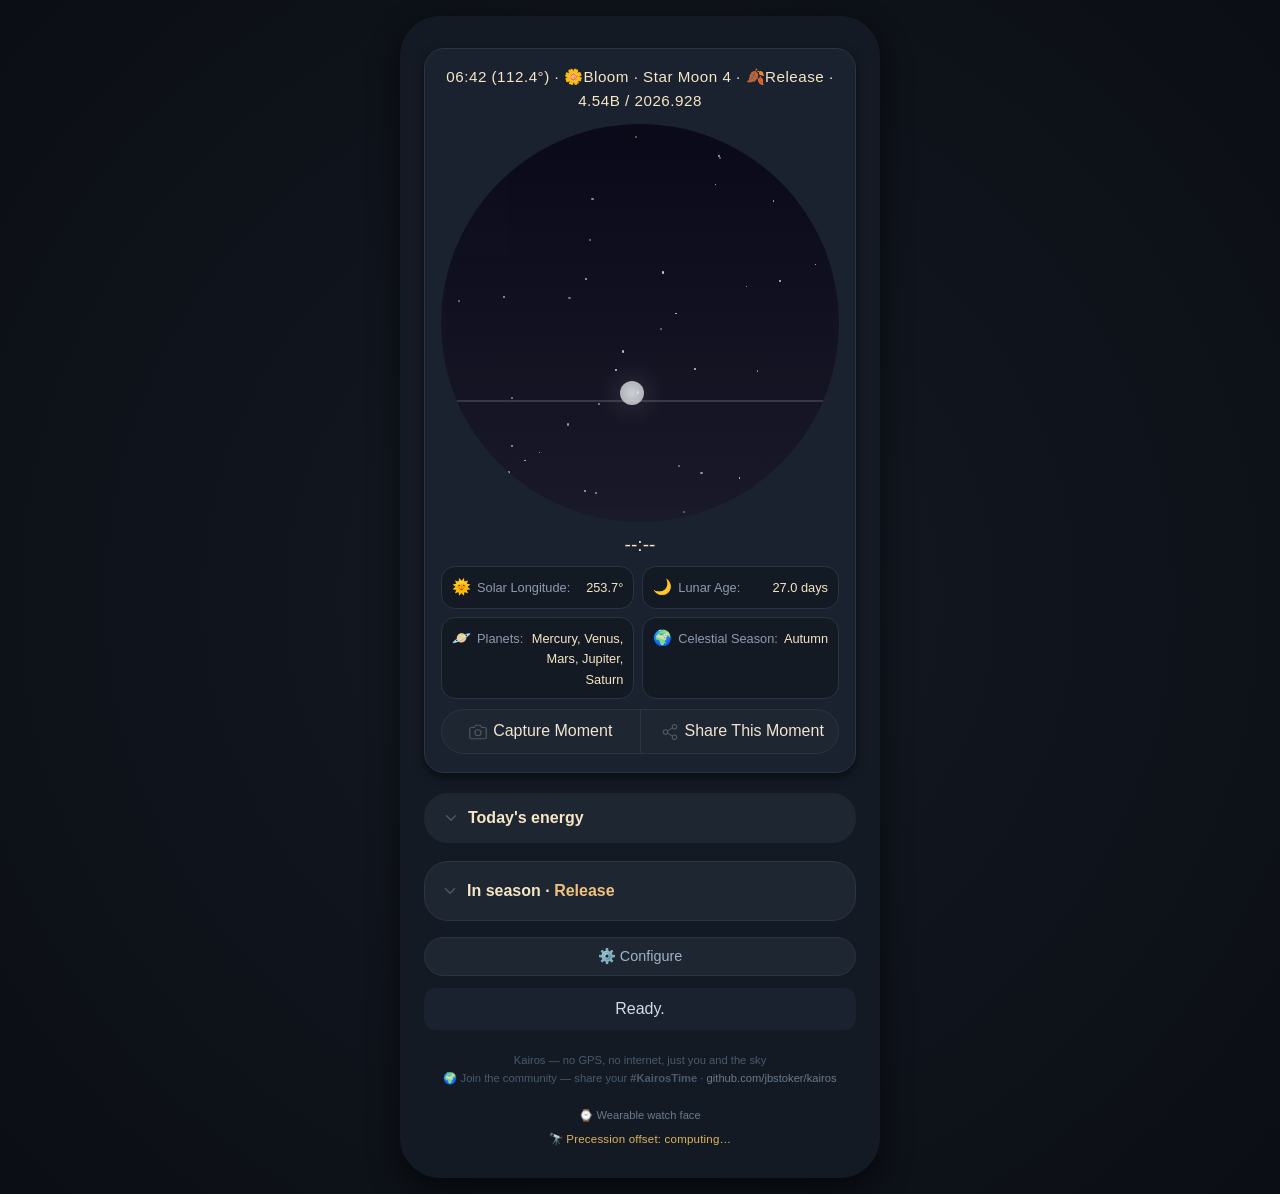
==== commit 640c0bca: "Sky mirror: clean mobile-first default sky view, dome behind a toggle New web/static/js/sky_mirror.j" ====
--- a/web/index.html
+++ b/web/index.html
@@ -54,8 +54,35 @@
             </div>
         </div>
 
-        <!-- Master Unified Astronomical Viewport -->
-        <div class="spatial-matrix-wrapper">
+        <!-- Sky Mirror — the clean, mobile-first sky view (DEFAULT). Sun and
+             Moon sit at their real altitude + azimuth; the horizon line is
+             the only reference. Driven by static/js/sky_mirror.js. The full
+             observation matrix below survives behind ⚙️ Configure →
+             🗺️ Show detailed sky map (off by default). -->
+        <div id="sky-mirror-view" style="width: 100%;">
+            <div id="sky-mirror" style="position: relative; width: 100%; max-width: 400px; aspect-ratio: 1/1; margin: 0 auto; border-radius: 50%; overflow: hidden; background: #1a2a3a;">
+                <!-- Sky gradient (follows day / twilight / night) -->
+                <div id="sky-gradient" style="position: absolute; inset: 0; background: linear-gradient(to bottom, #1a2a3a, #3a5a7a); transition: background 2s ease;"></div>
+                <!-- Horizon line — the only reference -->
+                <div id="horizon-line" style="position: absolute; bottom: 30%; left: 0; right: 0; height: 2px; background: rgba(255, 255, 255, 0.15);"></div>
+                <!-- Horizon glow (sunrise/sunset) -->
+                <div id="horizon-glow" style="position: absolute; bottom: 28%; left: 10%; right: 10%; height: 40px; background: radial-gradient(ellipse at center, rgba(255, 200, 100, 0.3), transparent); transition: opacity 2s ease; opacity: 0;"></div>
+                <!-- Sun -->
+                <div id="sun-bead-visual" style="position: absolute; width: 40px; height: 40px; border-radius: 50%; background: radial-gradient(circle, #f39c12, #f1c40f); box-shadow: 0 0 60px rgba(243, 156, 18, 0.5); transition: all 1s ease; top: 50%; left: 50%; transform: translate(-50%, -50%);"></div>
+                <!-- Moon -->
+                <div id="moon-bead-visual" style="position: absolute; width: 24px; height: 24px; border-radius: 50%; background: radial-gradient(circle, #ecf0f1, #bdc3c7); box-shadow: 0 0 30px rgba(236, 240, 241, 0.3); transition: all 1s ease; display: none; top: 50%; left: 50%; transform: translate(-50%, -50%);"></div>
+                <!-- Stars (subtle, night only) -->
+                <div id="stars-container" style="position: absolute; inset: 0; pointer-events: none; opacity: 0; transition: opacity 2s ease;"></div>
+            </div>
+            <!-- Time display below the mirror (echoes the primary line) -->
+            <div style="text-align: center; margin-top: 8px; font-size: 1.2rem; color: #f5e6c4;">
+                <span id="primary-time">--:--</span>
+            </div>
+        </div>
+
+        <!-- Master Unified Astronomical Viewport (detailed sky map — hidden
+             by default, revealed by ⚙️ Configure → 🗺️ Show detailed sky map) -->
+        <div class="spatial-matrix-wrapper" id="detailed-sky-map" hidden>
             <svg id="kairos-observation-matrix" viewBox="0 0 800 800" style="width: 90%; max-width: 550px; height: auto; overflow: visible;">
                 <style>
                     .degree-tick { stroke: #444; stroke-width: 1.5; }
@@ -367,6 +394,15 @@
                         <option value="zodiac" data-i18n="config.month_style_zodiac">♐ True Zodiac (Capricornus, etc.)</option>
                     </select>
                 </div>
+                <div>
+                    <label for="index-style" data-i18n="config.index_style" style="color: #8e9ab0; font-size: 0.8rem; display: block; text-align: center;">
+                        🔢 Display Index
+                    </label>
+                    <select id="index-style" style="background: #1e2632; color: #f5e6c4; border: 1px solid #2a3442; border-radius: 40px; padding: 6px 16px; font-size: 0.9rem; cursor: pointer;">
+                        <option value="zero" data-i18n="config.index_style_zero">🌿 Natural (00:00:00 – 25:28:06)</option>
+                        <option value="one" data-i18n="config.index_style_one">🌿 Traditional (01:01:01 – 26:28:07)</option>
+                    </select>
+                </div>
             </div>
         </div>
 
@@ -382,6 +418,10 @@
         </div>
 
         <div class="config-section">
+            <div style="display: flex; align-items: center; gap: 12px; margin: 8px 0;">
+                <input type="checkbox" id="detailed-sky-toggle" style="width: 20px; height: 20px; accent-color: #f0c27f; cursor: pointer;">
+                <label for="detailed-sky-toggle" style="color: #f5e6c4; font-size: 0.9rem; cursor: pointer;">🗺️ Show detailed sky map</label>
+            </div>
             <div style="display: flex; align-items: center; gap: 12px; margin: 8px 0;">
                 <input type="checkbox" id="light-beam-toggle" style="width: 20px; height: 20px; accent-color: #f0c27f; cursor: pointer;">
                 <label for="light-beam-toggle" style="color: #f5e6c4; font-size: 0.9rem; cursor: pointer;" data-i18n="config.light_beam">🌍 Show Sun Light</label>
@@ -401,6 +441,13 @@
                 <button class="action-btn" id="saveLocationBtn" style="flex: 0 0 auto;">💾 Save location</button>
                 <button class="action-btn" id="useGpsBtn" style="flex: 0 0 auto;">📡 Use my GPS</button>
             </div>
+        </div>
+
+        <div class="config-section">
+            <h3>📅 Birthday (optional)</h3>
+            <p class="config-hint">Find your true star sign — the constellation the Sun actually stood in when you were born. Saved on this device; leave empty to read today's sky.</p>
+            <input type="date" id="birthday-input" aria-label="Birthday"
+                   style="width: 100%; box-sizing: border-box; background: #1e2632; color: #f5e6c4; border: 1px solid #2a3442; border-radius: 40px; padding: 8px 16px; font-size: 0.9rem; cursor: pointer; font-family: inherit;">
         </div>
 
         <div class="config-section">
@@ -639,6 +686,7 @@
 <script src="phytochemical_display.js"></script>
 <script src="help_data.js"></script>
 <script src="help.js"></script>
+<script src="static/js/zodiac_engine.js"></script>
 <script src="static/js/solar_time.js"></script>
 <script src="static/js/natural_time.js"></script>
 <script src="static/js/kairos_natural_time.js"></script>
@@ -650,6 +698,7 @@
 <script src="kst_display.js"></script>
 <script src="static/js/astronomy_engine.js"></script>
 <script src="static/js/canvas_renderer.js"></script>
+<script src="static/js/sky_mirror.js"></script>
 <script src="static/js/app_controller.js"></script>
 <script src="static/js/unified_display.js"></script>
 <script src="static/js/mobile.js"></script>
--- a/web/style.css
+++ b/web/style.css
@@ -1142,6 +1142,10 @@
     align-self: center;
 }
 
+.spatial-matrix-wrapper[hidden] {
+    display: none;
+}
+
 .spatial-matrix-wrapper {
     width: 100%;
     display: flex;
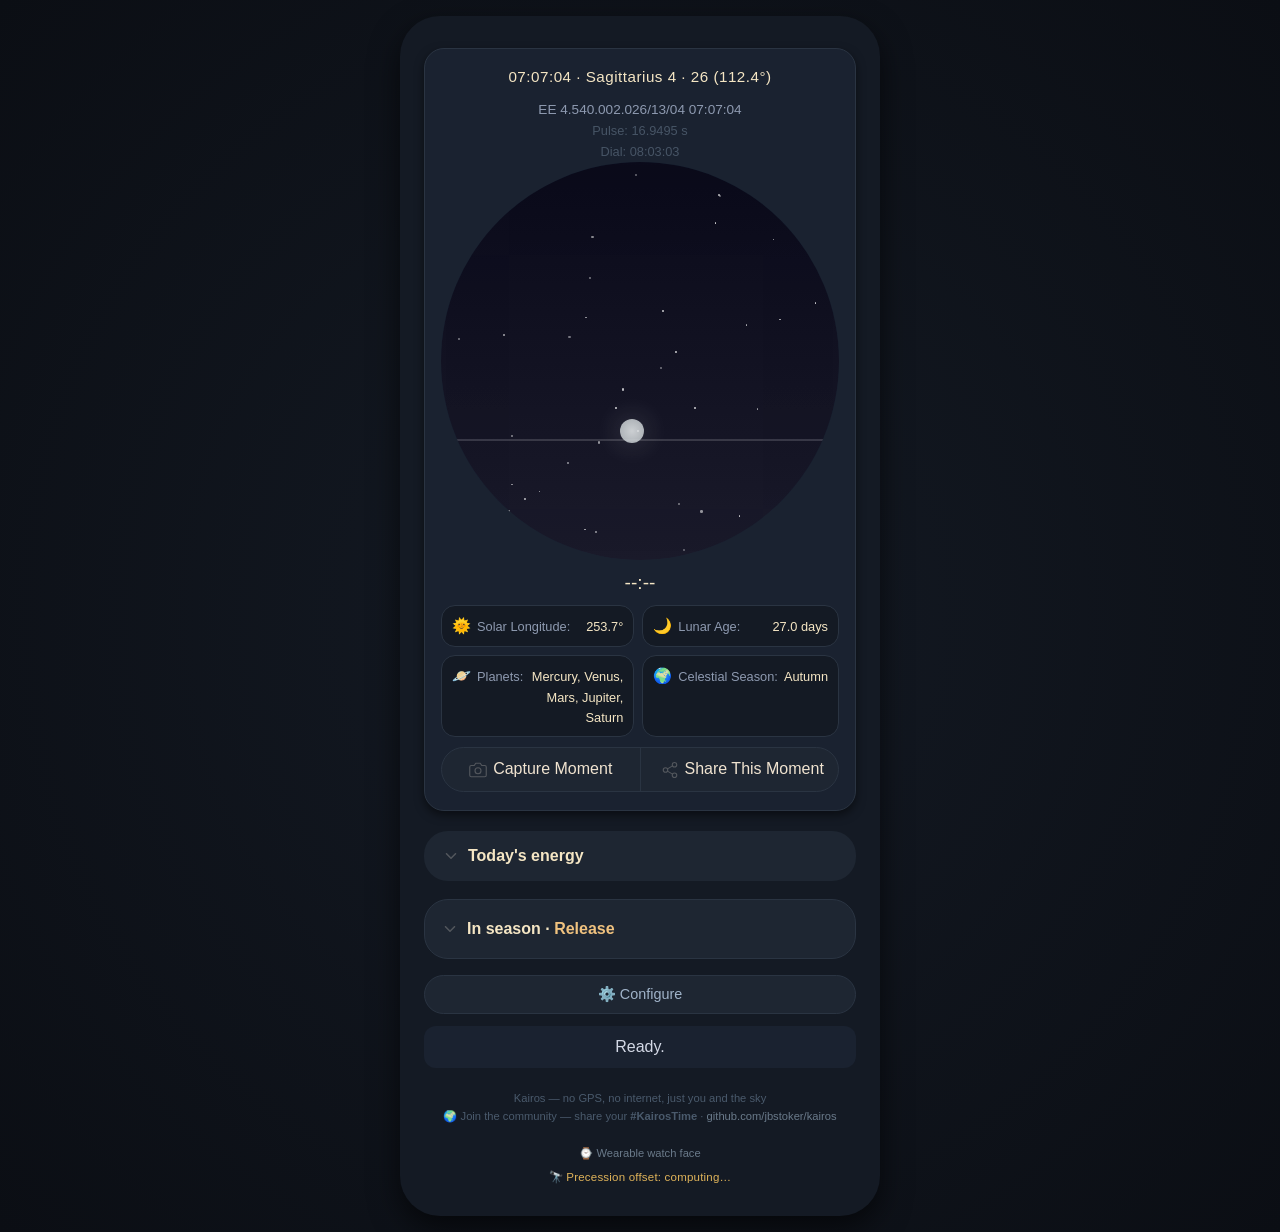
==== commit b4d01d05: "Simplify defaults: zodiac months, zero index, kairos_kepler only Removes the Configure selectors for" ====
--- a/web/index.html
+++ b/web/index.html
@@ -26,34 +26,12 @@
              system (Kairos or the selected tradition; the tradition itself is
              set in Configure). -->
         <div class="kst-primary-line" id="kstDisplayLine">--:-- (--.-°) · -- · -- · -- · --</div>
-        <span class="time-system-badge" id="timeSystemBadge" data-i18n="config.time_system_natural_badge" hidden>🌿 Natural</span>
         <span class="time-system-badge" id="civilYear" hidden>EE --</span>
-        <!-- Kairos Kepler info panel (kairos_kepler time system): the full
-             Earth Era date, the short civil date and the variable pulse
-             length. -->
+        <!-- Kairos Kepler info line (kairos_kepler time system): the full
+             Earth Era date and the variable pulse length. -->
         <div id="full-kairos-date" style="font-size: 0.85rem; color: #8e9ab0;" hidden></div>
-        <div id="civil-kairos-date" style="font-size: 0.85rem; color: #8e9ab0;" hidden></div>
         <div id="pulse-length" style="font-size: 0.8rem; color: #5a6a7c; opacity: 0.7;" hidden></div>
         <div id="visual-time" style="font-size: 0.8rem; color: #5a6a7c; opacity: 0.7;" hidden></div>
-        <!-- Kairos Kepler pulse panel — the "heart" of the system: the live
-             variable pulse length, the apparent day length and the equation
-             of time. Visible only while the kairos_kepler time system is
-             active. -->
-        <div id="pulse-panel" style="margin-top: 12px; padding: 12px; background: #1a2230; border-radius: 16px; border: 1px solid #2a3442;" hidden>
-            <div style="display: flex; justify-content: space-between; align-items: center; margin-bottom: 8px;">
-                <span style="color: #8e9ab0; font-size: 0.85rem;">⚡ Pulse Length</span>
-                <span id="pulse-value" style="color: #f5e6c4; font-family: monospace; font-size: 1rem;">--</span>
-            </div>
-            <div style="display: flex; justify-content: space-between; align-items: center; margin-bottom: 8px;">
-                <span style="color: #8e9ab0; font-size: 0.85rem;">📅 Day Length</span>
-                <span id="day-value" style="color: #f5e6c4; font-family: monospace; font-size: 1rem;">--</span>
-            </div>
-            <div style="display: flex; justify-content: space-between; align-items: center;">
-                <span style="color: #8e9ab0; font-size: 0.85rem;">🌓 Equation of Time</span>
-                <span id="eot-value" style="color: #f5e6c4; font-family: monospace; font-size: 1rem;">--</span>
-            </div>
-        </div>
-
         <!-- Sky Mirror — the clean, mobile-first sky view (DEFAULT). Sun and
              Moon sit at their real altitude + azimuth; the horizon line is
              the only reference. Driven by static/js/sky_mirror.js. The full
@@ -385,36 +363,7 @@
                         <option value="mayan">🌎 Mayan</option>
                     </select>
                 </div>
-                <div>
-                    <label for="month-style" data-i18n="config.month_style" style="color: #8e9ab0; font-size: 0.8rem; display: block; text-align: center;">
-                        📅 Month Names
-                    </label>
-                    <select id="month-style" style="background: #1e2632; color: #f5e6c4; border: 1px solid #2a3442; border-radius: 40px; padding: 6px 16px; font-size: 0.9rem; cursor: pointer;">
-                        <option value="kairos" data-i18n="config.month_style_kairos">🌿 Kairos Moons (Root Moon, etc.)</option>
-                        <option value="zodiac" data-i18n="config.month_style_zodiac">♐ True Zodiac (Capricornus, etc.)</option>
-                    </select>
-                </div>
-                <div>
-                    <label for="index-style" data-i18n="config.index_style" style="color: #8e9ab0; font-size: 0.8rem; display: block; text-align: center;">
-                        🔢 Display Index
-                    </label>
-                    <select id="index-style" style="background: #1e2632; color: #f5e6c4; border: 1px solid #2a3442; border-radius: 40px; padding: 6px 16px; font-size: 0.9rem; cursor: pointer;">
-                        <option value="zero" data-i18n="config.index_style_zero">🌿 Natural (00:00:00 – 25:28:06)</option>
-                        <option value="one" data-i18n="config.index_style_one">🌿 Traditional (01:01:01 – 26:28:07)</option>
-                    </select>
-                </div>
-            </div>
-        </div>
-
-        <div class="config-section">
-            <h3 data-i18n="config.time_system">⏱️ Time System</h3>
-            <p class="config-hint" data-i18n="config.time_system_hint">Read the same sky through a 13-based clock (13h / 28m / 13s) or the 26-hour rhythm — 13 light + 13 dark hours (26h / 28m / 7s). Natural noon is solar noon in both.</p>
-            <select id="time-system" style="width: 100%; background: #1e2632; color: #f5e6c4; border: 1px solid #2a3442; border-radius: 40px; padding: 8px 16px; font-size: 0.9rem; cursor: pointer;">
-                <option value="current" data-i18n="config.time_system_current">🌍 Current Time (24h / 60 / 60)</option>
-                <option value="natural" data-i18n="config.time_system_natural">🌿 Natural Time (13h / 28 / 13)</option>
-                <option value="kairos_natural" data-i18n="config.time_system_kairos_natural">🌿 Kairos Natural (26h / 28m / 7s)</option>
-                <option value="kairos_kepler" data-i18n="config.time_system_kairos_kepler">🌿 Kairos Kepler (26 Strides / 28 Beats / 7 Pulses)</option>
-            </select>
+            </div>
         </div>
 
         <div class="config-section">
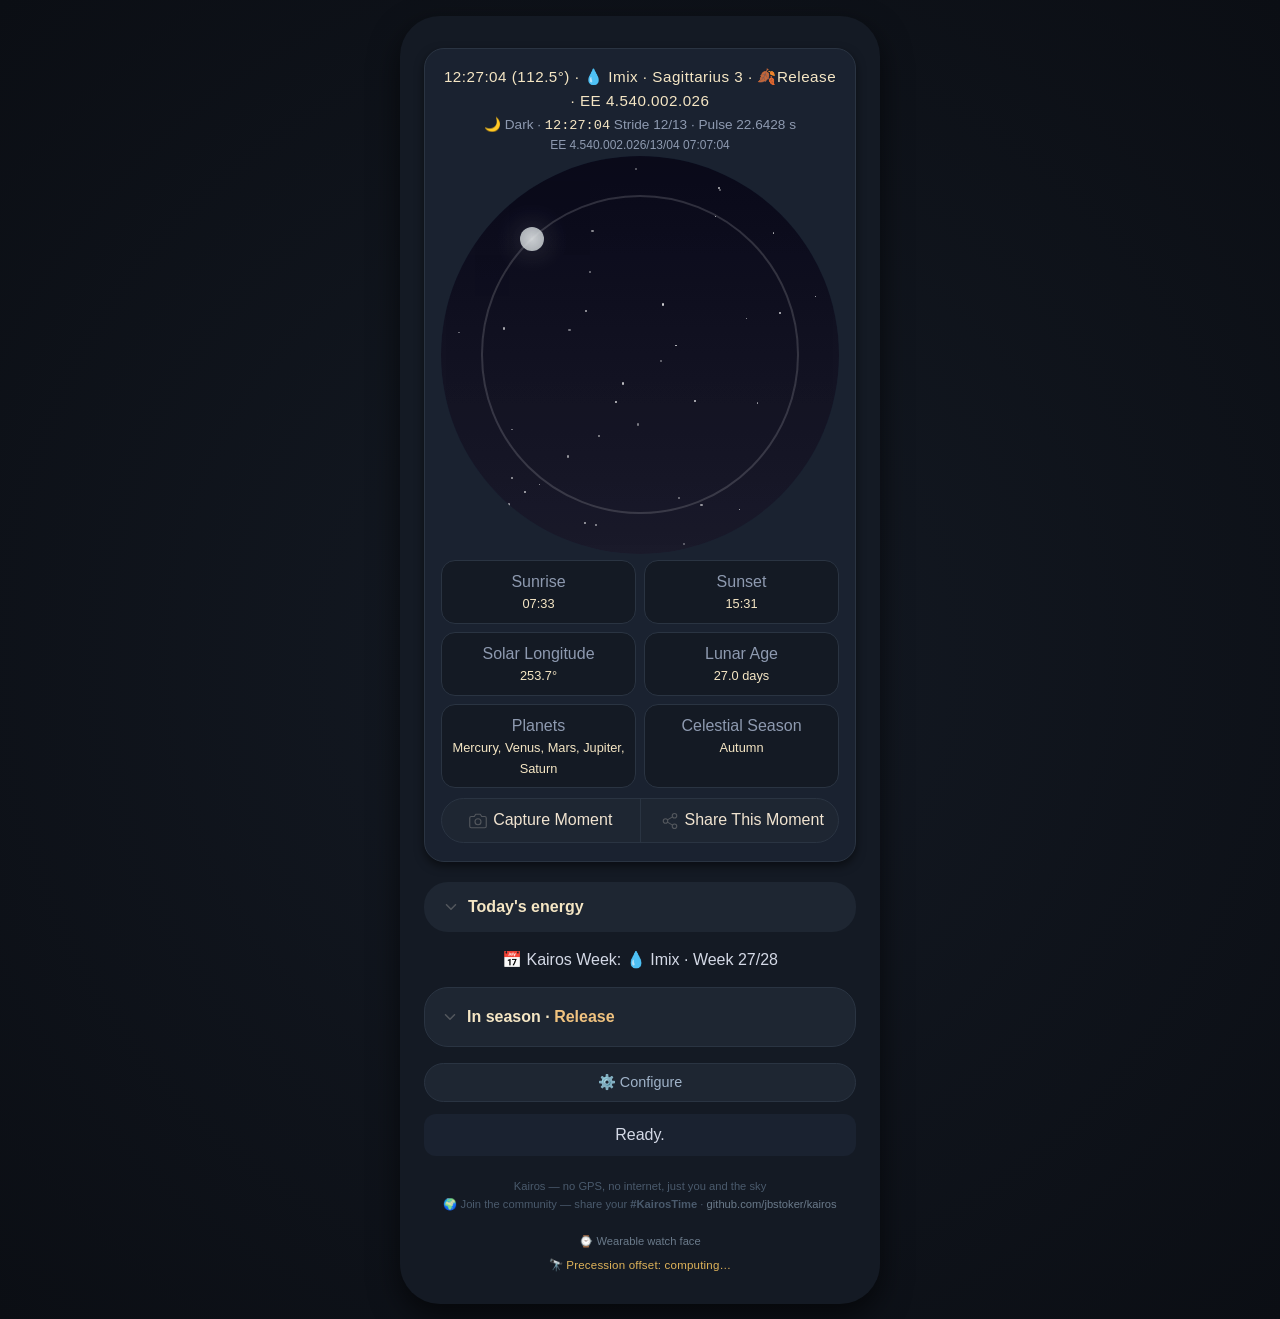
==== commit 642e24c6: "Publish sunrise-anchored clock and current site updates" ====
--- a/web/index.html
+++ b/web/index.html
@@ -26,14 +26,20 @@
              system (Kairos or the selected tradition; the tradition itself is
              set in Configure). -->
         <div class="kst-primary-line" id="kstDisplayLine">--:-- (--.-°) · -- · -- · -- · --</div>
+        <div id="kairos-time-display" aria-live="off" style="text-align: center; color: #8e9ab0; font-size: 0.85rem;">
+            <span id="kairos-half">Sky clock: calculating…</span>
+            <span id="kairos-time" style="font-family: monospace; color: #f5e6c4;">--:--:--</span>
+            <span id="kairos-stride"></span>
+            <span id="kairos-pulse-length"></span>
+        </div>
         <span class="time-system-badge" id="civilYear" hidden>EE --</span>
         <!-- Kairos Kepler info line (kairos_kepler time system): the full
              Earth Era date and the variable pulse length. -->
-        <div id="full-kairos-date" style="font-size: 0.85rem; color: #8e9ab0;" hidden></div>
-        <div id="pulse-length" style="font-size: 0.8rem; color: #5a6a7c; opacity: 0.7;" hidden></div>
-        <div id="visual-time" style="font-size: 0.8rem; color: #5a6a7c; opacity: 0.7;" hidden></div>
+        <small id="full-kairos-date" style="font-size: 0.75rem; color: #8e9ab0;" hidden></small>
+        <div id="pulse-length" style="font-size: 0.75rem; color: #5a6a7c; opacity: 0.7;" hidden></div>
+<!--        <div id="visual-time" style="font-size: 0.8rem; color: #5a6a7c; opacity: 0.7;" hidden></div>-->
         <!-- Sky Mirror — the clean, mobile-first sky view (DEFAULT). Sun and
-             Moon sit at their real altitude + azimuth; the horizon line is
+             Moon sit at their calculated altitude + azimuth; the horizon ring is
              the only reference. Driven by static/js/sky_mirror.js. The full
              observation matrix below survives behind ⚙️ Configure →
              🗺️ Show detailed sky map (off by default). -->
@@ -41,8 +47,8 @@
             <div id="sky-mirror" style="position: relative; width: 100%; max-width: 400px; aspect-ratio: 1/1; margin: 0 auto; border-radius: 50%; overflow: hidden; background: #1a2a3a;">
                 <!-- Sky gradient (follows day / twilight / night) -->
                 <div id="sky-gradient" style="position: absolute; inset: 0; background: linear-gradient(to bottom, #1a2a3a, #3a5a7a); transition: background 2s ease;"></div>
-                <!-- Horizon line — the only reference -->
-                <div id="horizon-line" style="position: absolute; bottom: 30%; left: 0; right: 0; height: 2px; background: rgba(255, 255, 255, 0.15);"></div>
+                <!-- Horizon ring — cardinal azimuths lie on its circumference -->
+                <div id="horizon-line" style="position: absolute; left: 10%; top: 10%; width: 80%; height: 80%; box-sizing: border-box; border: 2px solid rgba(255, 255, 255, 0.15); border-radius: 50%; pointer-events: none;"></div>
                 <!-- Horizon glow (sunrise/sunset) -->
                 <div id="horizon-glow" style="position: absolute; bottom: 28%; left: 10%; right: 10%; height: 40px; background: radial-gradient(ellipse at center, rgba(255, 200, 100, 0.3), transparent); transition: opacity 2s ease; opacity: 0;"></div>
                 <!-- Sun -->
@@ -51,10 +57,6 @@
                 <div id="moon-bead-visual" style="position: absolute; width: 24px; height: 24px; border-radius: 50%; background: radial-gradient(circle, #ecf0f1, #bdc3c7); box-shadow: 0 0 30px rgba(236, 240, 241, 0.3); transition: all 1s ease; display: none; top: 50%; left: 50%; transform: translate(-50%, -50%);"></div>
                 <!-- Stars (subtle, night only) -->
                 <div id="stars-container" style="position: absolute; inset: 0; pointer-events: none; opacity: 0; transition: opacity 2s ease;"></div>
-            </div>
-            <!-- Time display below the mirror (echoes the primary line) -->
-            <div style="text-align: center; margin-top: 8px; font-size: 1.2rem; color: #f5e6c4;">
-                <span id="primary-time">--:--</span>
             </div>
         </div>
 
@@ -165,11 +167,10 @@
                     <circle cx="400" cy="400" r="93" fill="none" stroke="#7a8ea5" stroke-width="1" />   <!-- 60° -->
                     <circle cx="400" cy="400" r="31" fill="none" stroke="#7a8ea5" stroke-width="1" />   <!-- 80° -->
                 </g>
-                <!-- Decorative 13-point natural ring (360/13 = 27.692307°),
-                     rendered into this placeholder by web/static/js/degree_wheel.js.
-                     Clearly separate from the physical azimuth wheel — it never
-                     moves the beads or the header degree. -->
-                <g id="natural-13-ring"></g>
+                <!-- Sunrise/sunset markers — updated to the Sun's rising and
+                     setting azimuths for the observer's latitude and date. -->
+                <circle id="sunrise-marker" cx="120" cy="400" r="7" fill="#fff4bd" opacity="0.9" style="pointer-events: none;" />
+                <circle id="sunset-marker" cx="400" cy="680" r="7" fill="#f0c27f" opacity="0.9" style="pointer-events: none;" />
                 <!-- 0° (bottom) -->
                 <line x1="400" y1="680" x2="400" y2="666" class="degree-tick-major" />
                 <text x="400" y="720" class="degree-label">0°</text>
@@ -211,9 +212,9 @@
                      True celestial axis: the sun rises in the EAST (left) and
                      sets in the WEST (right), facing south. -->
                 <text x="400" y="30" text-anchor="middle" class="quadrant-label">NOON</text>
-                <text x="25" y="405" text-anchor="end" class="quadrant-label">SUNRISE</text>
-                <text x="400" y="785" text-anchor="middle" class="quadrant-label">NIGHT / MIDNIGHT</text>
-                <text x="775" y="405" text-anchor="start" class="quadrant-label">SUNSET</text>
+                <text x="25" y="405" text-anchor="end" class="quadrant-label"></text>
+                <text x="400" y="785" text-anchor="middle" class="quadrant-label">MIDNIGHT</text>
+                <text x="775" y="405" text-anchor="start" class="quadrant-label"></text>
 
                 <!-- True Breathing Elliptical Tracks -->
                 <!-- Stretched out and rotated to match true Earth/Moon orbital paths -->
@@ -233,25 +234,8 @@
                     <!-- Earth background -->
                     <circle cx="400" cy="400" r="65" fill="#0b1a2a" stroke="#2a3442" stroke-width="1.5" />
 
-                    <!-- User position (you) -->
-                    <circle cx="400" cy="335" r="4" fill="#f0c27f" stroke="#fff" stroke-width="1.5" />
-                    <text x="400" y="320" text-anchor="middle" fill="#f0c27f" font-size="10" font-weight="bold">YOU</text>
-
                     <!-- Gregorian reference inside globe -->
-                    <text x="400" y="405" id="gregorian-center-clock" text-anchor="middle" fill="#5a6a7c" font-family="monospace" font-size="12px" font-weight="300">--:--</text>
-                </g>
-
-                <!-- Sun light flood (lightbulb effect): glow disc + flood wedge
-                     + Earth's lit half (off by default). -->
-                <g id="sun-light" display="none">
-                    <!-- Soft glow disc around the Sun bead -->
-                    <circle id="sun-glow" cx="400" cy="120" r="40" fill="url(#sunGlowGrad)" opacity="0" />
-
-                    <!-- Soft flood wedge between the Sun and the Earth -->
-                    <path id="light-flood" d="" fill="url(#lightFloodGrad)" opacity="0" />
-
-                    <!-- Earth's lit half (soft gradient, clipped to the globe) -->
-                    <circle id="earth-lit" cx="400" cy="400" r="60" fill="url(#earthGlowGrad)" opacity="0" clip-path="url(#dayClip)" />
+                    <text x="400" y="405" id="gregorian-center-clock" text-anchor="middle" fill="#5a6a7c" font-family="monospace" font-size="22px" font-weight="300">--:--</text>
                 </g>
 
                 <!-- Shifting Observation Nodes (Always locked to the edge of the ellipses) -->
@@ -272,23 +256,27 @@
         <!-- Consolidated Environmental & Planet Metrics Metadata Footer -->
         <div class="celestial-metadata-grid">
             <div class="meta-item">
-                <span class="meta-icon">🌞</span>
-                <span class="meta-label">Solar Longitude:</span>
+                <span class="meta-label">Sunrise</span>
+                <span id="sunrise-val">--</span>
+            </div>
+            <div class="meta-item">
+                <span class="meta-label">Sunset</span>
+                <span id="sunset-val">--</span>
+            </div>
+            <div class="meta-item">
+                <span class="meta-label">Solar Longitude</span>
                 <span id="solar-longitude-val">--°</span>
             </div>
             <div class="meta-item">
-                <span class="meta-icon">🌙</span>
-                <span class="meta-label">Lunar Age:</span>
+                <span class="meta-label">Lunar Age</span>
                 <span id="lunar-age-val">-- days</span>
             </div>
             <div class="meta-item">
-                <span class="meta-icon">🪐</span>
-                <span class="meta-label">Planets:</span>
+                <span class="meta-label">Planets</span>
                 <span id="active-planets-val">--</span>
             </div>
             <div class="meta-item">
-                <span class="meta-icon">🌍</span>
-                <span class="meta-label">Celestial Season:</span>
+                <span class="meta-label">Celestial Season</span>
                 <span id="celestial-season-val">--</span>
             </div>
         </div>
@@ -305,6 +293,10 @@
 
     <!-- Today's energy -->
     <div class="energy-card" id="energyCard"></div>
+    <div class="card" id="week-card" aria-label="Week rhythm">
+        <div id="kairos-week-row">📅 Kairos Week: <span id="kairos-week-display">--</span></div>
+        <div id="civil-week-row" hidden>📆 Civil Week: <span id="civil-week-display">--</span></div>
+    </div>
 
     <!-- In season now — collapsible, styled like the energy card; filters and
          editing live in the ⚙️ Configure tab -->
@@ -323,6 +315,14 @@
 
     <!-- Tab: configuration -->
     <div class="tab-panel" id="tabConfig" hidden>
+        <div class="config-section">
+            <label for="week-system">📅 Week System</label>
+            <select id="week-system">
+                <option value="kairos">Kairos 13-Day Week</option>
+                <option value="civil">Civil 7-Day Week</option>
+                <option value="both">Both (Kairos primary)</option>
+            </select>
+        </div>
         <div class="config-section">
             <h3 data-i18n="config.tradition">🕰️ Your tradition</h3>
             <p class="config-hint" data-i18n="config.tradition_hint">Read the same observed sky through a different calendar lens.</p>
@@ -373,7 +373,7 @@
             </div>
             <div style="display: flex; align-items: center; gap: 12px; margin: 8px 0;">
                 <input type="checkbox" id="light-beam-toggle" style="width: 20px; height: 20px; accent-color: #f0c27f; cursor: pointer;">
-                <label for="light-beam-toggle" style="color: #f5e6c4; font-size: 0.9rem; cursor: pointer;" data-i18n="config.light_beam">🌍 Show Sun Light</label>
+                <label for="light-beam-toggle" style="color: #f5e6c4; font-size: 0.9rem; cursor: pointer;" data-i18n="config.light_beam">🌍 Show the gregorian clock</label>
             </div>
         </div>
 
@@ -642,6 +642,8 @@
 <script src="static/js/kairos_time.js"></script>
 <script src="static/js/kairos_dual_time.js"></script>
 <script src="static/js/kairos_kepler_display.js"></script>
+<script src="static/js/observational_time.js"></script>
+<script src="static/js/kairos_week.js"></script>
 <script src="static/js/degree_wheel.js"></script>
 <script src="static/js/solar_geometry.js"></script>
 <script src="kst_display.js"></script>
--- a/web/style.css
+++ b/web/style.css
@@ -384,8 +384,20 @@
     font-size: 0.88rem;
 }
 .energy-line:last-child { border-bottom: none; }
-.energy-key { color: #8e9ab0; min-width: 92px; }
-.energy-val { color: #f0c27f; font-weight: 600; }
+.energy-key { color: #8e9ab0;
+ white-space: nowrap;
+    width:100%;
+    text-align:center;
+    font-size:16px;
+    display:block;
+    }
+.energy-val { color: #f0c27f;
+    white-space: nowrap;
+    width:100%;
+    text-align:center;
+    font-size:16px;
+    display:block;
+    }
 .energy-note { color: #b7c9e2; flex: 1 1 100%; }
 
 /* ---- Tabs: Now / Configure ---- */
@@ -1122,7 +1134,7 @@
     letter-spacing: 0.5px;
     color: #f5e6c4;
     text-align: center;
-    margin-bottom: 10px;
+    margin-bottom: 0px;
     max-width: 100%;
     overflow-wrap: anywhere;
 }
@@ -1164,7 +1176,7 @@
     border: 1px solid #2a3442;
     border-radius: 14px;
     padding: 8px 10px;
-    display: flex;
+    display: block;
     align-items: baseline;
     gap: 6px;
     font-size: 0.8rem;
@@ -1175,12 +1187,18 @@
 .meta-label {
     color: #8e9ab0;
     white-space: nowrap;
+    width:100%;
+    text-align:center;
+    font-size:16px;
+    display:block;
 }
 
 .meta-item span:last-child {
     margin-left: auto;
     color: #f5e6c4;
-    text-align: right;
+    text-align:center;
+    display: block;
+    width:100%;
 }
 
 
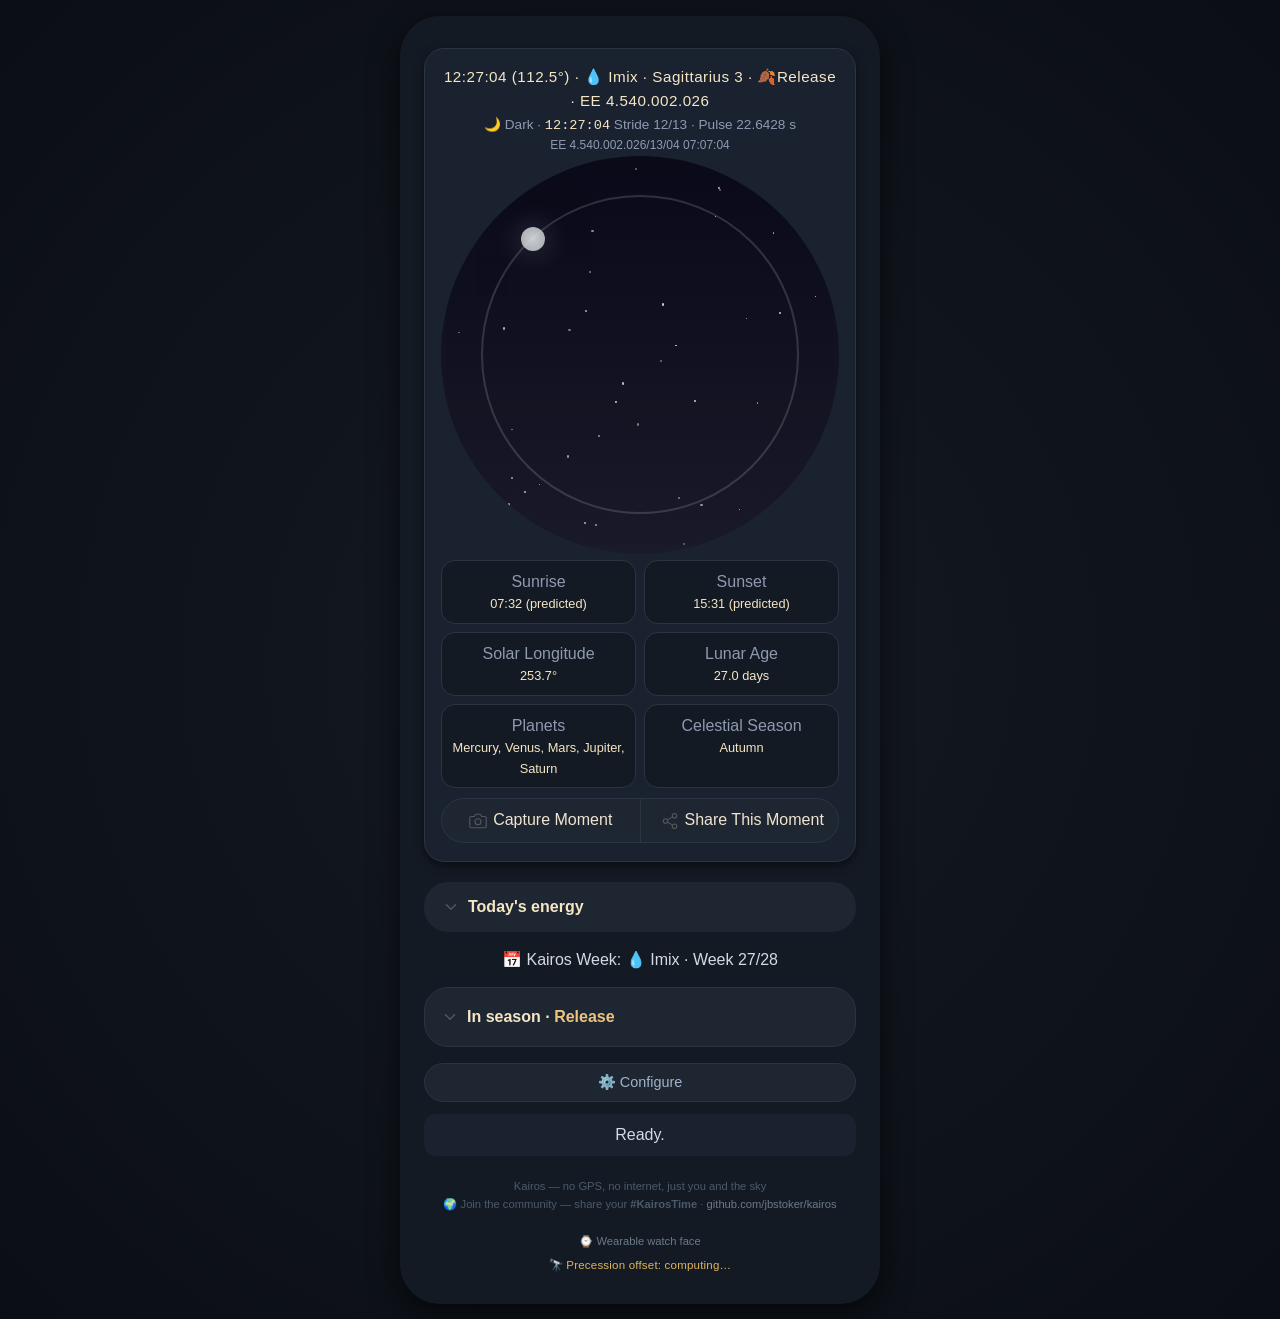
==== commit f710cb01: "Use SunCalc predictions until solar events are observed" ====
--- a/web/index.html
+++ b/web/index.html
@@ -379,7 +379,7 @@
 
         <div class="config-section">
             <h3>📍 Your location</h3>
-            <p class="config-hint">Pin the sky to where you are — the sun &amp; moon dial uses your real altitude &amp; azimuth. Saved on this device; fallback is 52°N 5°E.</p>
+            <p class="config-hint">Pin the sky to where you are — sunrise and sunset default to offline SunCalc predictions until you observe them. Saved on this device; fallback is 52°N 5°E.</p>
             <div class="location-row">
                 <input id="locationLat" type="number" step="0.0001" min="-90" max="90"
                        placeholder="Latitude 53.1503" aria-label="Latitude"
@@ -434,6 +434,7 @@
 
             <div class="enter-times">
                 <div class="enter-times-head" data-i18n="config.enter_times">📝 Or enter observed times</div>
+                <p class="config-hint">The suggested sunrise and sunset times are predictions for your location, not observations. Enter actual times to override them.</p>
                 <div class="enter-times-grid">
                     <label class="enter-field">🌅 <span data-i18n="config.sunrise">Sunrise</span>
                         <input type="time" id="enterSunrise">
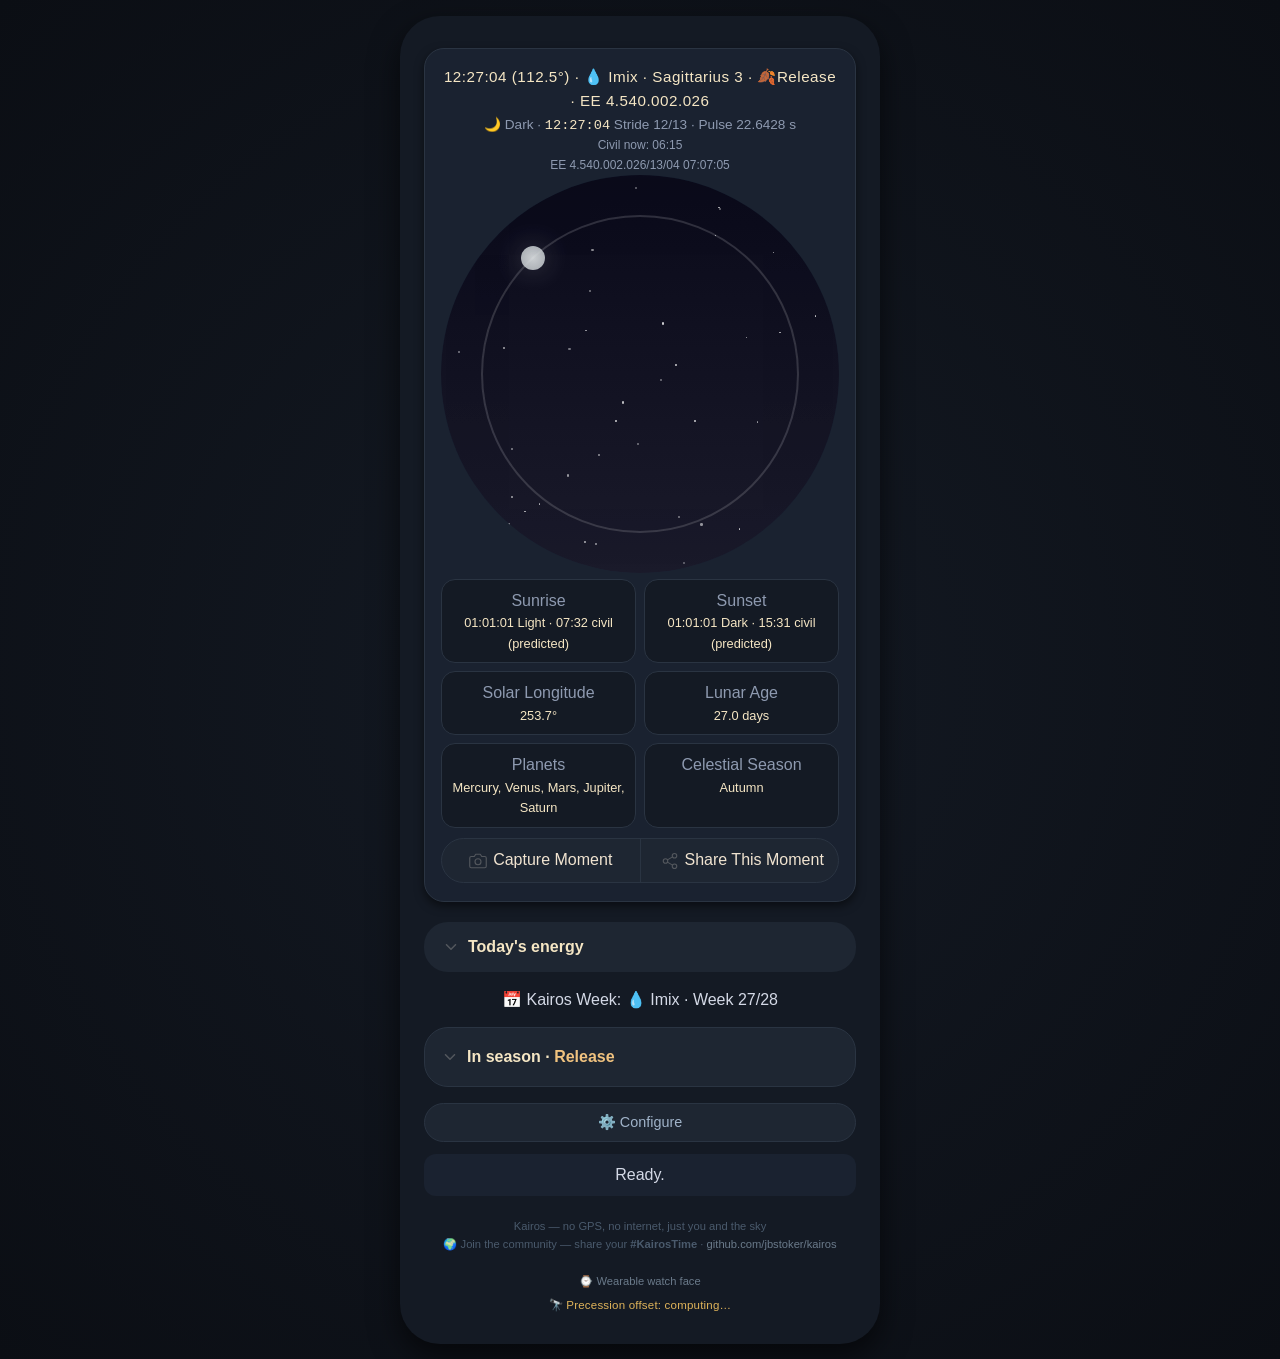
==== commit e1416854: "Label sunrise and sunset in sky and civil time" ====
--- a/web/index.html
+++ b/web/index.html
@@ -32,6 +32,7 @@
             <span id="kairos-stride"></span>
             <span id="kairos-pulse-length"></span>
         </div>
+        <small id="civil-now-val" style="font-size: 0.75rem; color: #8e9ab0;"></small>
         <span class="time-system-badge" id="civilYear" hidden>EE --</span>
         <!-- Kairos Kepler info line (kairos_kepler time system): the full
              Earth Era date and the variable pulse length. -->
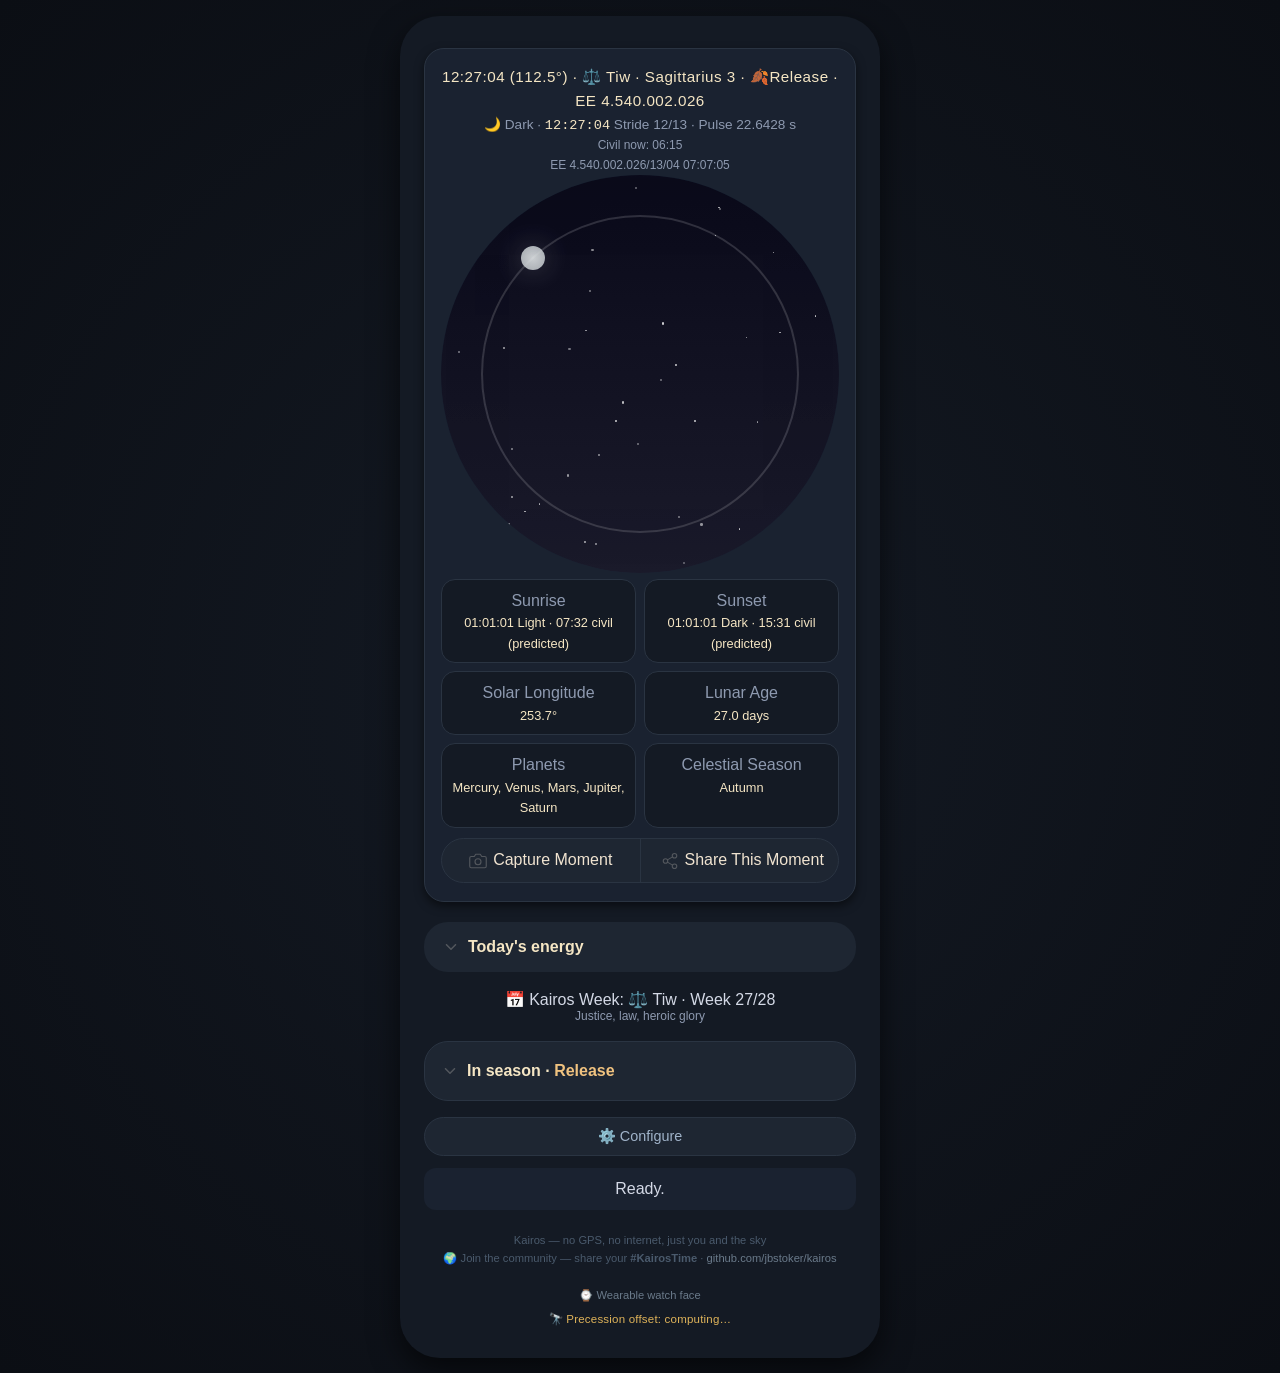
==== commit 8e8ff339: "Anchor Frisian 13-day week to Kairos year" ====
--- a/web/index.html
+++ b/web/index.html
@@ -295,7 +295,9 @@
     <!-- Today's energy -->
     <div class="energy-card" id="energyCard"></div>
     <div class="card" id="week-card" aria-label="Week rhythm">
-        <div id="kairos-week-row">📅 Kairos Week: <span id="kairos-week-display">--</span></div>
+        <div id="kairos-week-row">📅 Kairos Week: <span id="kairos-week-display">--</span>
+            <div id="week-day-domain" style="font-size: 0.75rem; color: #8e9ab0;">--</div>
+        </div>
         <div id="civil-week-row" hidden>📆 Civil Week: <span id="civil-week-display">--</span></div>
     </div>
 
